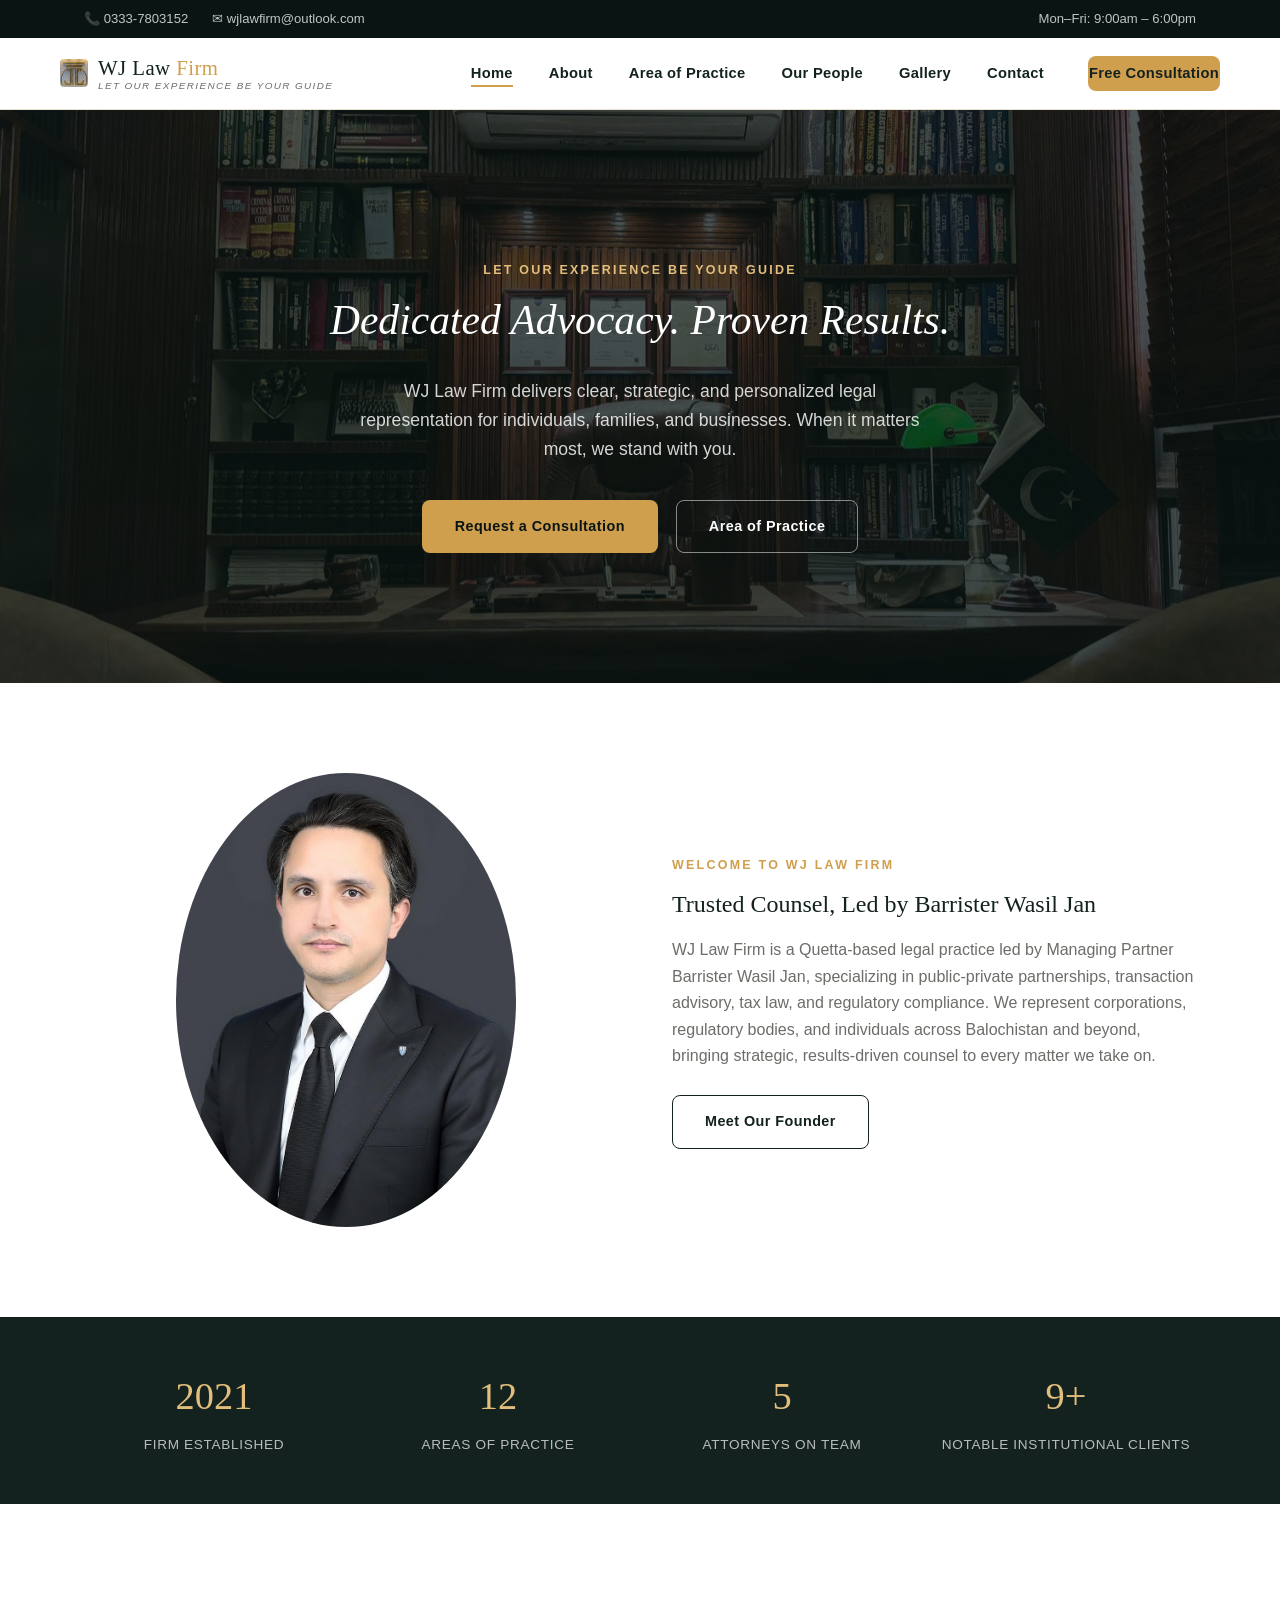
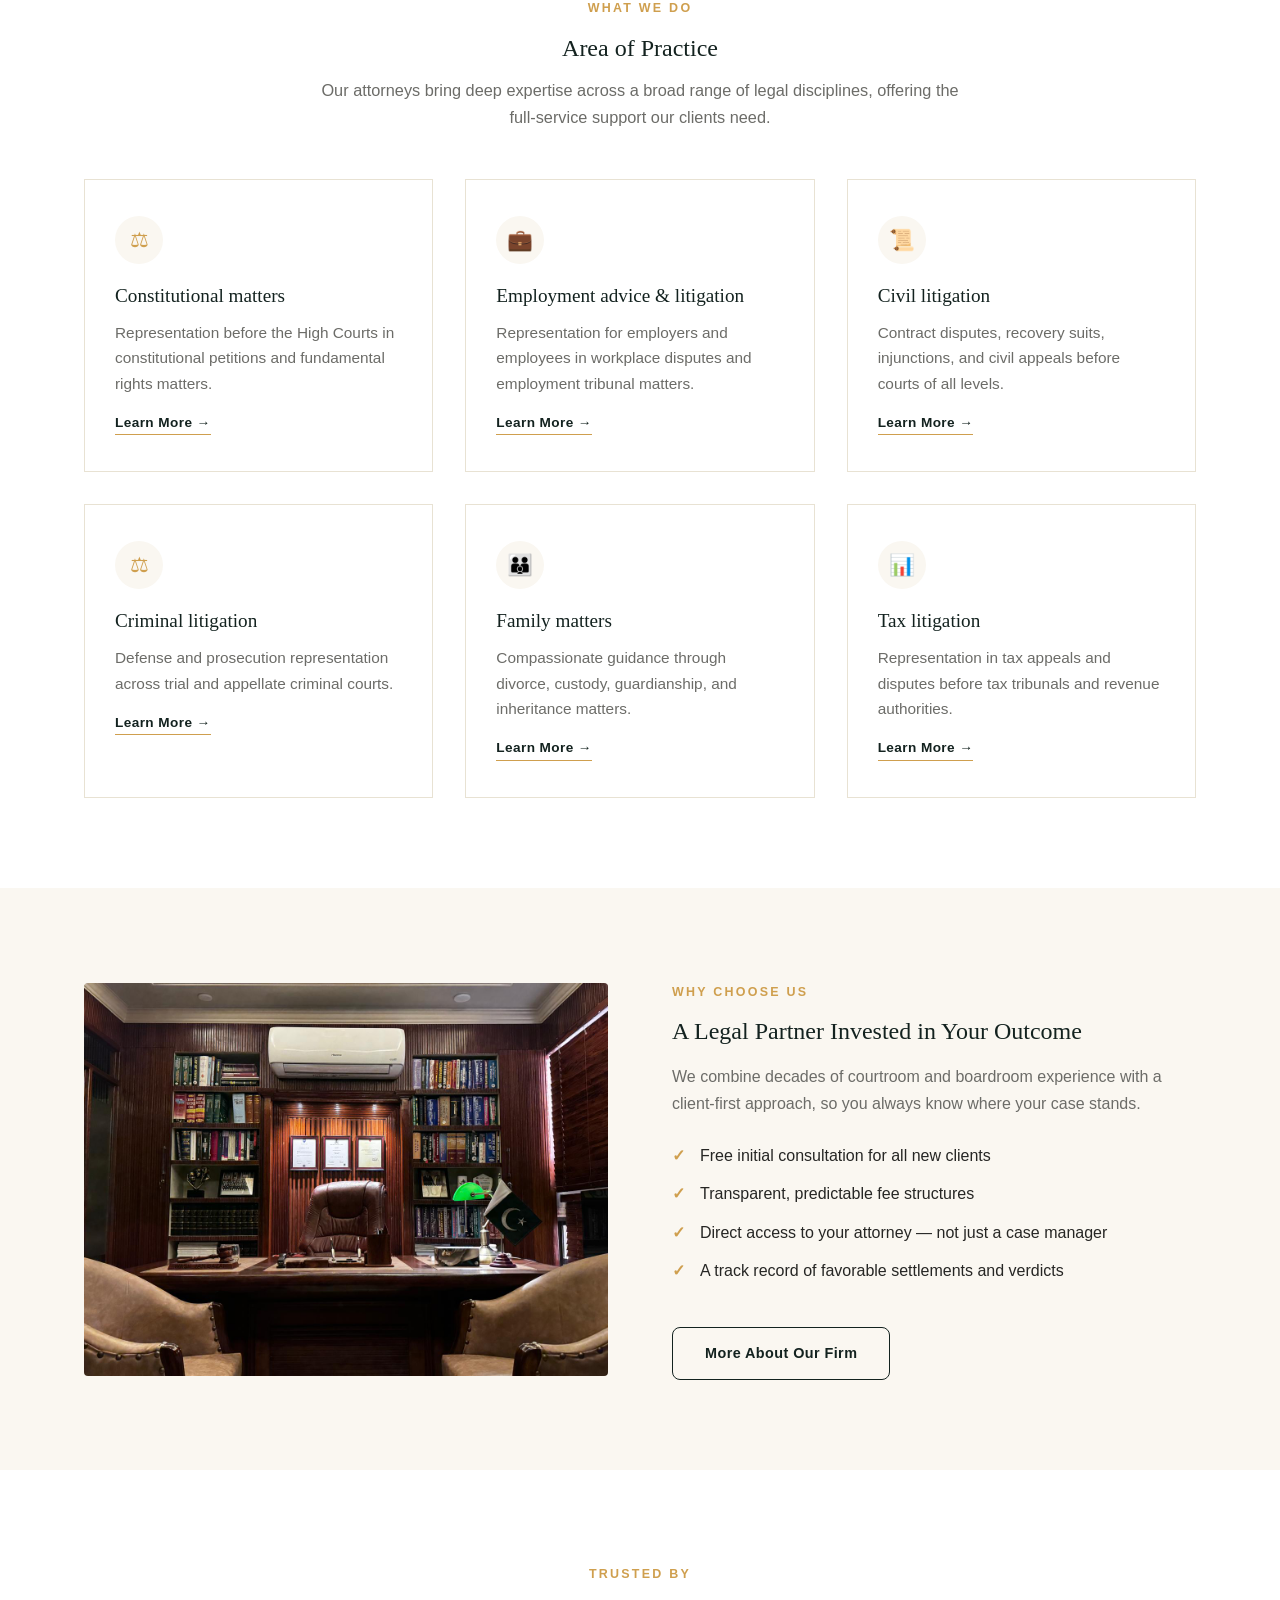
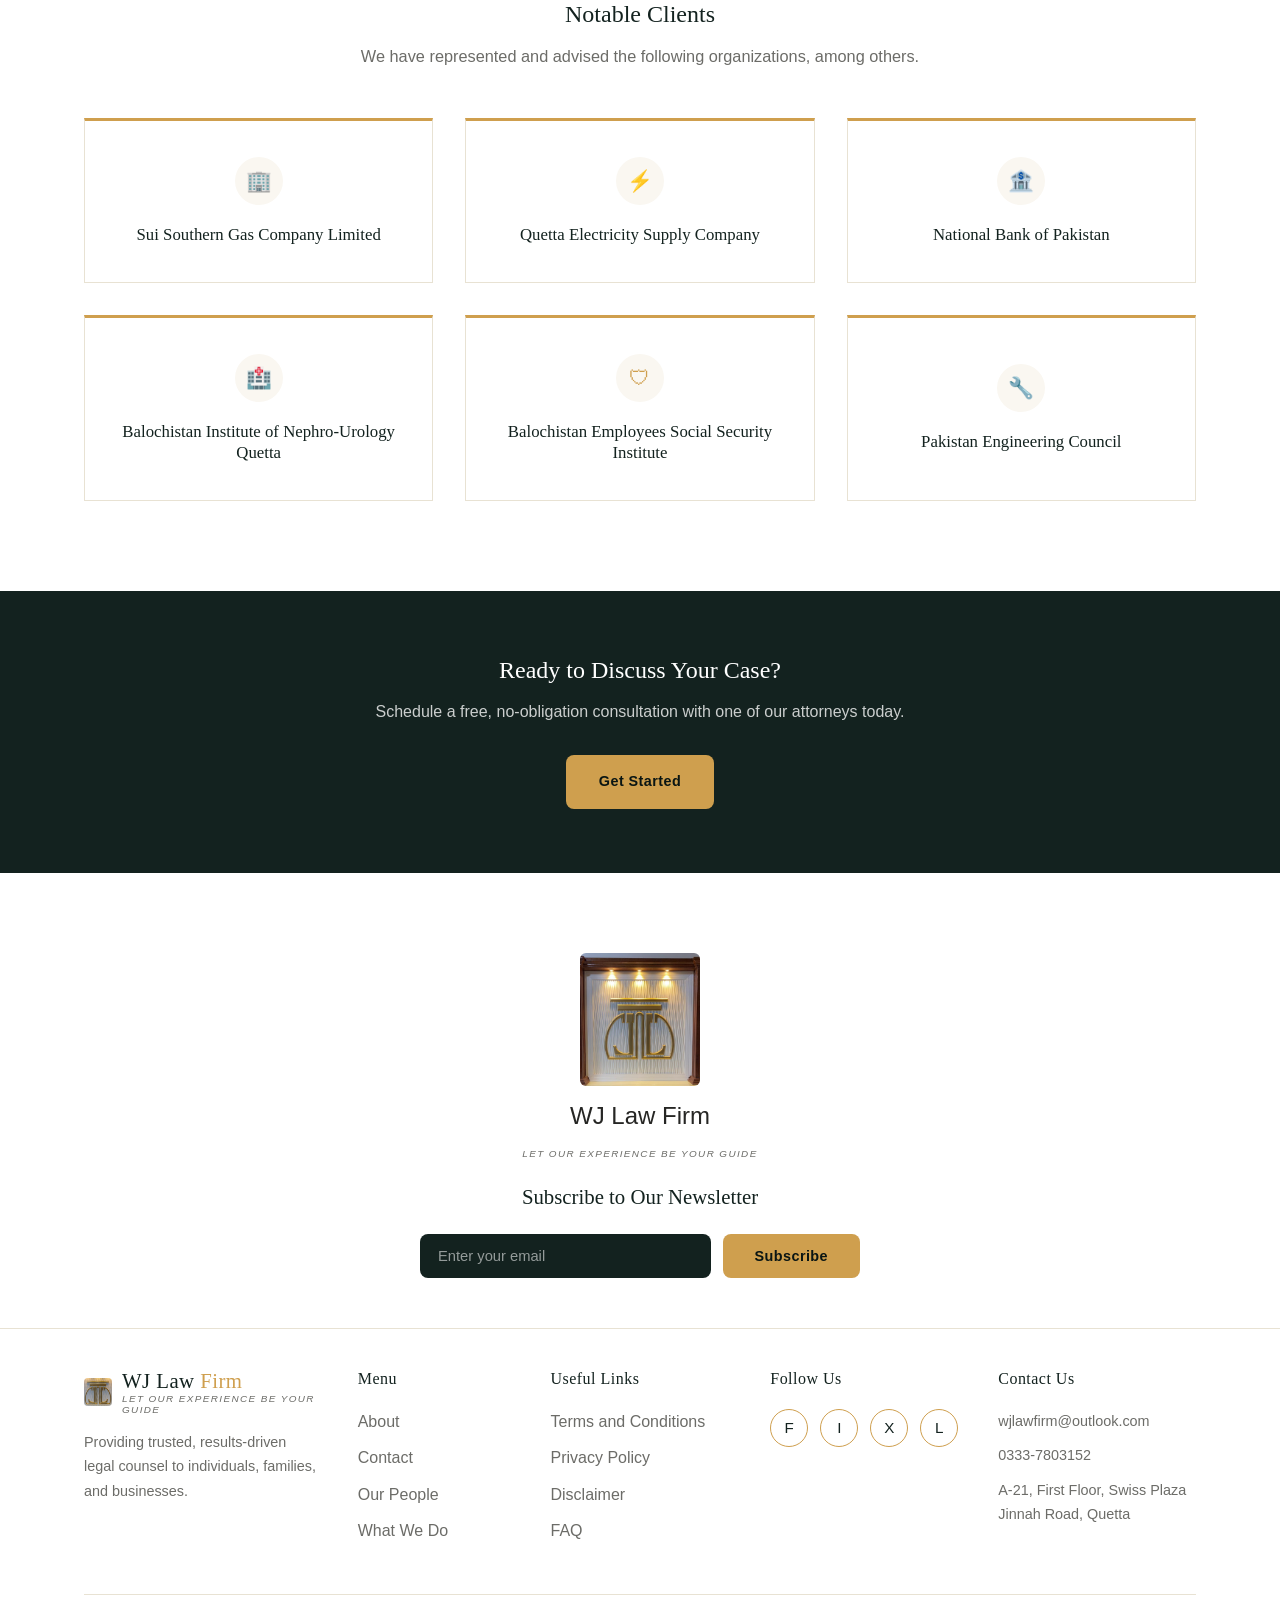
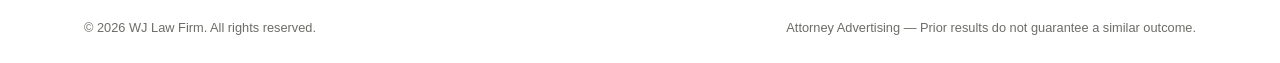
==== index.html @ 7a02e8be "Change the nav Free Consultation button to solid gold Matches the site's other primary CTA buttons (" ====
<!DOCTYPE html>
<html lang="en">
<head>
<meta charset="UTF-8">
<meta name="viewport" content="width=device-width, initial-scale=1.0">
<title>WJ Law Firm | Trusted Legal Counsel</title>
<meta name="description" content="WJ Law Firm provides trusted, experienced legal representation in corporate law, litigation, family law, real estate, and estate planning.">
<link rel="stylesheet" href="css/styles.css">
</head>
<body>

<div class="topbar">
  <div class="container">
    <div class="topbar-contact">
      <a href="tel:+923337803152">&#128222; 0333-7803152</a>
      <a href="mailto:wjlawfirm@outlook.com">&#9993; wjlawfirm@outlook.com</a>
    </div>
    <div>Mon&ndash;Fri: 9:00am &ndash; 6:00pm</div>
  </div>
</div>

<header class="site-header">
  <nav class="nav container">
    <a href="index.html" class="logo"><img src="images/logo-mark.jpg" alt="WJ Law Firm" class="logo-icon" style="border-radius:4px;object-fit:cover;"><span class="logo-text"><span class="logo-name">WJ Law<span class="accent"> Firm</span></span><span class="logo-tagline">Let our experience be your guide</span></span></a>
    <ul class="nav-links">
      <li><a href="index.html" class="active">Home</a></li>
      <li><a href="about.html">About</a></li>
      <li><a href="area-of-practice.html">Area of Practice</a></li>
      <li><a href="our-people.html">Our People</a></li>
      <li><a href="gallery.html">Gallery</a></li>
      <li><a href="contact.html">Contact</a></li>
      <li class="nav-cta"><a href="contact.html" class="btn btn-primary">Free Consultation</a></li>
    </ul>
    <button class="nav-toggle" aria-label="Toggle navigation">
      <span></span><span></span><span></span>
    </button>
  </nav>
</header>

<section class="hero">
  <div class="container">
    <span class="eyebrow">Let Our Experience Be Your Guide</span>
    <h1>Dedicated Advocacy. Proven Results.</h1>
    <p>WJ Law Firm delivers clear, strategic, and personalized legal representation for individuals, families, and businesses. When it matters most, we stand with you.</p>
    <div class="hero-actions">
      <a href="contact.html" class="btn btn-primary">Request a Consultation</a>
      <a href="area-of-practice.html" class="btn btn-outline">Area of Practice</a>
    </div>
  </div>
</section>

<section class="section">
  <div class="container split">
    <div>
      <img src="images/attorney-wasil-jan.jpg" alt="Barrister Wasil Jan" style="max-width:340px;width:100%;aspect-ratio:3/4;object-fit:cover;object-position:top;border-radius:50%;display:block;margin:0 auto;">
    </div>
    <div>
      <span class="eyebrow">Welcome to WJ Law Firm</span>
      <h2>Trusted Counsel, Led by Barrister Wasil Jan</h2>
      <p style="margin: 18px 0 26px; color: var(--color-text-light);">
        WJ Law Firm is a Quetta-based legal practice led by Managing Partner Barrister Wasil Jan,
        specializing in public-private partnerships, transaction advisory, tax law, and regulatory
        compliance. We represent corporations, regulatory bodies, and individuals across Balochistan
        and beyond, bringing strategic, results-driven counsel to every matter we take on.
      </p>
      <a href="about.html" class="btn btn-outline-dark">Meet Our Founder</a>
    </div>
  </div>
</section>

<section class="stats">
  <div class="container stats-grid">
    <div>
      <div class="num">2021</div>
      <div class="label">Firm Established</div>
    </div>
    <div>
      <div class="num">12</div>
      <div class="label">Areas of Practice</div>
    </div>
    <div>
      <div class="num">5</div>
      <div class="label">Attorneys on Team</div>
    </div>
    <div>
      <div class="num">9+</div>
      <div class="label">Notable Institutional Clients</div>
    </div>
  </div>
</section>

<section class="section">
  <div class="container">
    <div class="section-header center">
      <span class="eyebrow">What We Do</span>
      <h2>Area of Practice</h2>
      <p>Our attorneys bring deep expertise across a broad range of legal disciplines, offering the full-service support our clients need.</p>
    </div>
    <div class="grid grid-3">
      <div class="card">
        <div class="icon">&#9878;</div>
        <h3>Constitutional matters</h3>
        <p>Representation before the High Courts in constitutional petitions and fundamental rights matters.</p>
        <a href="area-of-practice.html" class="more">Learn More &rarr;</a>
      </div>
      <div class="card">
        <div class="icon">&#128188;</div>
        <h3>Employment advice &amp; litigation</h3>
        <p>Representation for employers and employees in workplace disputes and employment tribunal matters.</p>
        <a href="area-of-practice.html" class="more">Learn More &rarr;</a>
      </div>
      <div class="card">
        <div class="icon">&#128220;</div>
        <h3>Civil litigation</h3>
        <p>Contract disputes, recovery suits, injunctions, and civil appeals before courts of all levels.</p>
        <a href="area-of-practice.html" class="more">Learn More &rarr;</a>
      </div>
      <div class="card">
        <div class="icon">&#9878;</div>
        <h3>Criminal litigation</h3>
        <p>Defense and prosecution representation across trial and appellate criminal courts.</p>
        <a href="area-of-practice.html" class="more">Learn More &rarr;</a>
      </div>
      <div class="card">
        <div class="icon">&#128106;</div>
        <h3>Family matters</h3>
        <p>Compassionate guidance through divorce, custody, guardianship, and inheritance matters.</p>
        <a href="area-of-practice.html" class="more">Learn More &rarr;</a>
      </div>
      <div class="card">
        <div class="icon">&#128202;</div>
        <h3>Tax litigation</h3>
        <p>Representation in tax appeals and disputes before tax tribunals and revenue authorities.</p>
        <a href="area-of-practice.html" class="more">Learn More &rarr;</a>
      </div>
    </div>
  </div>
</section>

<section class="section section-alt">
  <div class="container split">
    <div>
      <img src="images/office.jpg" alt="WJ Law Firm office" style="width:100%;aspect-ratio:4/3;object-fit:cover;border-radius:4px;">
    </div>
    <div>
      <span class="eyebrow">Why Choose Us</span>
      <h2>A Legal Partner Invested in Your Outcome</h2>
      <p style="margin: 18px 0 26px; color: var(--color-text-light);">We combine decades of courtroom and boardroom experience with a client-first approach, so you always know where your case stands.</p>
      <ul class="checklist">
        <li>Free initial consultation for all new clients</li>
        <li>Transparent, predictable fee structures</li>
        <li>Direct access to your attorney &mdash; not just a case manager</li>
        <li>A track record of favorable settlements and verdicts</li>
      </ul>
      <a href="about.html" class="btn btn-outline-dark" style="margin-top: 30px;">More About Our Firm</a>
    </div>
  </div>
</section>

<section class="section">
  <div class="container">
    <div class="section-header center">
      <span class="eyebrow">Trusted By</span>
      <h2>Notable Clients</h2>
      <p>We have represented and advised the following organizations, among others.</p>
    </div>
    <div class="grid grid-3">
      <div class="card client-card">
        <div class="icon">&#127970;</div>
        <h3>Sui Southern Gas Company Limited</h3>
      </div>
      <div class="card client-card">
        <div class="icon">&#9889;</div>
        <h3>Quetta Electricity Supply Company</h3>
      </div>
      <div class="card client-card">
        <div class="icon">&#127974;</div>
        <h3>National Bank of Pakistan</h3>
      </div>
      <div class="card client-card">
        <div class="icon">&#127973;</div>
        <h3>Balochistan Institute of Nephro-Urology Quetta</h3>
      </div>
      <div class="card client-card">
        <div class="icon">&#128737;</div>
        <h3>Balochistan Employees Social Security Institute</h3>
      </div>
      <div class="card client-card">
        <div class="icon">&#128295;</div>
        <h3>Pakistan Engineering Council</h3>
      </div>
    </div>
  </div>
</section>

<section class="cta-banner">
  <div class="container">
    <h2>Ready to Discuss Your Case?</h2>
    <p>Schedule a free, no-obligation consultation with one of our attorneys today.</p>
    <a href="contact.html" class="btn btn-primary">Get Started</a>
  </div>
</section>

<section class="footer-newsletter">
  <div class="container">
    <div class="logo-lg">
      <img src="images/logo-full.jpg" alt="WJ Law Firm" style="width:120px;height:auto;border-radius:6px;">
      <span class="logo-name" style="font-size:1.5rem;">WJ Law<span class="accent"> Firm</span></span>
      <span class="logo-tagline">Let our experience be your guide</span>
    </div>
    <h3>Subscribe to Our Newsletter</h3>
    <form class="newsletter-form">
      <input type="email" placeholder="Enter your email" required>
      <button type="submit" class="btn btn-primary">Subscribe</button>
    </form>
  </div>
</section>

<footer class="site-footer">
  <div class="container">
    <div class="footer-grid">
      <div>
        <a href="index.html" class="logo"><img src="images/logo-mark.jpg" alt="WJ Law Firm" class="logo-icon" style="border-radius:4px;object-fit:cover;"><span class="logo-text"><span class="logo-name">WJ Law<span class="accent"> Firm</span></span><span class="logo-tagline">Let our experience be your guide</span></span></a>
        <p>Providing trusted, results-driven legal counsel to individuals, families, and businesses.</p>
      </div>
      <div>
        <h4>Menu</h4>
        <ul>
          <li><a href="about.html">About</a></li>
          <li><a href="contact.html">Contact</a></li>
          <li><a href="our-people.html">Our People</a></li>
          <li><a href="area-of-practice.html">What We Do</a></li>
        </ul>
      </div>
      <div>
        <h4>Useful Links</h4>
        <ul>
          <li><a href="terms.html">Terms and Conditions</a></li>
          <li><a href="privacy.html">Privacy Policy</a></li>
          <li><a href="disclaimer.html">Disclaimer</a></li>
          <li><a href="faq.html">FAQ</a></li>
        </ul>
      </div>
      <div>
        <h4>Follow Us</h4>
        <div class="social-links">
          <a href="#" aria-label="Facebook">F</a>
          <a href="#" aria-label="Instagram">I</a>
          <a href="#" aria-label="Twitter">X</a>
          <a href="#" aria-label="LinkedIn">L</a>
        </div>
      </div>
      <div>
        <h4>Contact Us</h4>
        <p>wjlawfirm@outlook.com</p>
        <p style="margin-top: 10px;">0333-7803152</p>
        <p style="margin-top: 10px;">A-21, First Floor, Swiss Plaza<br>Jinnah Road, Quetta</p>
      </div>
    </div>
    <div class="footer-bottom">
      <div>&copy; 2026 WJ Law Firm. All rights reserved.</div>
      <div>Attorney Advertising &mdash; Prior results do not guarantee a similar outcome.</div>
    </div>
  </div>
</footer>

<script src="js/script.js"></script>
</body>
</html>
---- css/styles.css ----
/* ===== THEWJ Law Firm — Stylesheet ===== */

:root {
  --color-navy: #13221f;
  --color-navy-dark: #0a1513;
  --color-gold: #cf9f4e;
  --color-gold-light: #e2bd7c;
  --color-cream: #faf7f1;
  --color-white: #ffffff;
  --color-text: #262624;
  --color-text-light: #6c6c68;
  --color-border: #e8e2d3;
  --font-heading: Georgia, 'Times New Roman', Times, serif;
  --font-body: 'Helvetica Neue', Arial, sans-serif;
  --max-width: 1160px;
  --radius: 8px;
  --transition: 0.25s ease;
}

* {
  box-sizing: border-box;
  margin: 0;
  padding: 0;
}

html {
  scroll-behavior: smooth;
}

body {
  font-family: var(--font-body);
  color: var(--color-text);
  background: var(--color-white);
  line-height: 1.65;
  -webkit-font-smoothing: antialiased;
}

img {
  max-width: 100%;
  display: block;
}

a {
  color: inherit;
  text-decoration: none;
}

ul {
  list-style: none;
}

.container {
  max-width: var(--max-width);
  margin: 0 auto;
  padding: 0 24px;
}

h1, h2, h3, h4 {
  font-family: var(--font-heading);
  font-weight: 400;
  color: var(--color-navy);
  line-height: 1.25;
}

.eyebrow {
  display: inline-block;
  font-size: 0.78rem;
  letter-spacing: 0.18em;
  text-transform: uppercase;
  color: var(--color-gold);
  font-weight: 700;
  margin-bottom: 14px;
}

.section {
  padding: 90px 0;
}

.section-alt {
  background: var(--color-cream);
}

.section-header {
  max-width: 640px;
  margin: 0 0 48px;
}

.section-header.center {
  margin-left: auto;
  margin-right: auto;
  text-align: center;
}

.section-header p {
  color: var(--color-text-light);
  margin-top: 14px;
  font-size: 1.02rem;
}

/* ===== Buttons ===== */

.btn {
  display: inline-block;
  padding: 14px 32px;
  border: 1px solid transparent;
  border-radius: var(--radius);
  font-size: 0.9rem;
  letter-spacing: 0.03em;
  font-weight: 700;
  cursor: pointer;
  transition: background var(--transition), color var(--transition), border-color var(--transition);
}

.btn-primary {
  background: var(--color-gold);
  color: var(--color-navy-dark);
}

.btn-primary:hover {
  background: var(--color-gold-light);
}

.btn-soft {
  background: var(--color-gold);
  color: var(--color-navy-dark);
  text-decoration: underline;
  text-underline-offset: 3px;
}

.btn-soft:hover {
  background: var(--color-gold-light);
}

.btn-outline {
  background: transparent;
  border-color: rgba(255, 255, 255, 0.5);
  color: var(--color-white);
}

.btn-outline:hover {
  background: rgba(255, 255, 255, 0.12);
}

.btn-outline-dark {
  background: transparent;
  border-color: var(--color-navy);
  color: var(--color-navy);
}

.btn-outline-dark:hover {
  background: var(--color-navy);
  color: var(--color-white);
}

/* ===== Top bar ===== */

.topbar {
  background: var(--color-navy-dark);
  color: rgba(255, 255, 255, 0.75);
  font-size: 0.82rem;
}

.topbar .container {
  display: flex;
  justify-content: space-between;
  align-items: center;
  padding-top: 8px;
  padding-bottom: 8px;
  flex-wrap: wrap;
  gap: 8px;
}

.topbar-contact {
  display: flex;
  gap: 24px;
}

.topbar-contact a:hover {
  color: var(--color-gold-light);
}

/* ===== Header / Nav ===== */

.site-header {
  background: var(--color-white);
  border-bottom: 1px solid var(--color-border);
  position: sticky;
  top: 0;
  z-index: 100;
}

.nav {
  display: flex;
  align-items: center;
  justify-content: space-between;
  padding: 18px 0;
}

.logo {
  display: inline-flex;
  align-items: center;
  gap: 10px;
  font-family: var(--font-heading);
  font-size: 1.4rem;
  color: var(--color-navy);
  letter-spacing: 0.02em;
}

.logo .accent {
  color: var(--color-gold);
}

.logo-icon {
  width: 28px;
  height: 28px;
  flex-shrink: 0;
  color: var(--color-gold);
}

.logo-text {
  display: flex;
  flex-direction: column;
  line-height: 1.15;
}

.logo-name {
  font-size: 1.3rem;
}

.logo-tagline {
  font-family: var(--font-body);
  font-size: 0.62rem;
  letter-spacing: 0.14em;
  text-transform: uppercase;
  color: var(--color-text-light);
  font-style: italic;
}

.logo-lg {
  display: inline-flex;
  flex-direction: column;
  align-items: center;
  gap: 10px;
  text-align: center;
}

.logo-lg .logo-icon {
  width: 52px;
  height: 52px;
}

.logo-lg .logo-text {
  align-items: center;
}

.nav-links {
  display: flex;
  gap: 36px;
  align-items: center;
}

.nav-links a {
  font-size: 0.92rem;
  font-weight: 600;
  color: var(--color-navy);
  letter-spacing: 0.02em;
  padding: 4px 0;
  border-bottom: 2px solid transparent;
  transition: border-color var(--transition), color var(--transition);
}

.nav-links a:hover,
.nav-links a.active {
  border-color: var(--color-gold);
}

.nav-cta {
  margin-left: 8px;
}

.nav-toggle {
  display: none;
  flex-direction: column;
  justify-content: center;
  gap: 5px;
  background: none;
  border: 1.5px solid var(--color-gold);
  border-radius: 6px;
  cursor: pointer;
  padding: 10px 12px;
}

.nav-toggle span {
  width: 22px;
  height: 2px;
  background: var(--color-gold);
}

/* ===== Hero ===== */

.hero {
  background: linear-gradient(rgba(10, 21, 19, 0.72), rgba(10, 21, 19, 0.8)),
    url('../images/office.jpg');
  background-size: cover;
  background-position: center;
  color: var(--color-white);
  padding: 150px 0 130px;
  text-align: center;
}

.hero .container {
  display: flex;
  flex-direction: column;
  align-items: center;
}

.hero .eyebrow {
  color: var(--color-gold-light);
}

.hero h1 {
  color: var(--color-white);
  font-family: var(--font-heading);
  font-style: italic;
  font-weight: 400;
  font-size: 2.6rem;
  max-width: 640px;
  margin-bottom: 30px;
}

.hero p {
  max-width: 560px;
  font-size: 1.1rem;
  color: rgba(255, 255, 255, 0.82);
  margin-bottom: 36px;
}

.hero-actions {
  display: flex;
  gap: 18px;
  flex-wrap: wrap;
  justify-content: center;
}

.page-hero {
  background: var(--color-navy-dark);
  color: var(--color-white);
  padding: 80px 0;
  text-align: center;
}

.page-hero h1 {
  color: var(--color-white);
  font-size: 2.4rem;
}

.page-hero p {
  color: rgba(255, 255, 255, 0.75);
  max-width: 600px;
  margin: 14px auto 0;
}

.breadcrumb {
  margin-top: 18px;
  font-size: 0.85rem;
  color: var(--color-gold-light);
  letter-spacing: 0.04em;
}

/* ===== Stats strip ===== */

.stats {
  background: var(--color-navy);
  color: var(--color-white);
  padding: 48px 0;
}

.stats-grid {
  display: grid;
  grid-template-columns: repeat(4, 1fr);
  gap: 24px;
  text-align: center;
}

.stats-grid .num {
  font-family: var(--font-heading);
  font-size: 2.4rem;
  color: var(--color-gold-light);
}

.stats-grid .label {
  margin-top: 6px;
  font-size: 0.85rem;
  letter-spacing: 0.05em;
  text-transform: uppercase;
  color: rgba(255, 255, 255, 0.7);
}

/* ===== Cards / grids ===== */

.grid {
  display: grid;
  gap: 32px;
}

.grid-3 {
  grid-template-columns: repeat(3, 1fr);
}

.grid-2 {
  grid-template-columns: repeat(2, 1fr);
}

.card {
  background: var(--color-white);
  border: 1px solid var(--color-border);
  padding: 36px 30px;
  transition: box-shadow var(--transition), transform var(--transition);
}

.card:hover {
  box-shadow: 0 16px 32px rgba(15, 37, 64, 0.08);
  transform: translateY(-4px);
}

.card .icon {
  width: 48px;
  height: 48px;
  border-radius: 50%;
  background: var(--color-cream);
  color: var(--color-gold);
  display: flex;
  align-items: center;
  justify-content: center;
  font-size: 1.3rem;
  margin-bottom: 20px;
  font-family: var(--font-heading);
}

.card h3 {
  font-size: 1.2rem;
  margin-bottom: 12px;
}

.card p {
  color: var(--color-text-light);
  font-size: 0.96rem;
}

.card a.more {
  display: inline-block;
  margin-top: 16px;
  font-size: 0.85rem;
  font-weight: 700;
  color: var(--color-navy);
  letter-spacing: 0.03em;
  border-bottom: 1px solid var(--color-gold);
}

.client-card {
  border-top: 3px solid var(--color-gold);
  text-align: center;
  display: flex;
  flex-direction: column;
  align-items: center;
  justify-content: center;
  min-height: 160px;
}

.client-card .icon {
  margin-left: auto;
  margin-right: auto;
}

.client-card h3 {
  font-size: 1.05rem;
  margin-bottom: 0;
}

.practice-card {
  background: var(--color-white);
  border: 1px solid var(--color-border);
  overflow: hidden;
  transition: box-shadow var(--transition), transform var(--transition);
}

.practice-card:hover {
  box-shadow: 0 16px 32px rgba(15, 37, 64, 0.08);
  transform: translateY(-4px);
}

.practice-card-img {
  aspect-ratio: 4 / 3;
  background: linear-gradient(160deg, var(--color-navy), var(--color-navy-dark));
  display: flex;
  align-items: center;
  justify-content: center;
  flex-direction: column;
  gap: 10px;
  color: var(--color-gold-light);
}

.practice-card-img .glyph {
  font-size: 2rem;
}

.practice-card-body {
  padding: 24px 26px 28px;
}

.practice-card-body h3 {
  font-size: 1.1rem;
  margin-bottom: 10px;
}

.practice-card-body p {
  color: var(--color-text-light);
  font-size: 0.92rem;
}

/* ===== About split ===== */

.split {
  display: grid;
  grid-template-columns: 1fr 1fr;
  gap: 64px;
  align-items: center;
}

.split img,
.image-placeholder {
  border-radius: 4px;
}

.image-placeholder {
  width: 100%;
  aspect-ratio: 4 / 3;
  background: linear-gradient(135deg, var(--color-navy), var(--color-navy-dark));
  display: flex;
  align-items: center;
  justify-content: center;
  color: var(--color-gold-light);
  font-family: var(--font-heading);
  font-size: 1.1rem;
  letter-spacing: 0.04em;
  text-align: center;
  padding: 20px;
}

.split .eyebrow {
  color: var(--color-gold);
}

.checklist li {
  position: relative;
  padding-left: 28px;
  margin-bottom: 12px;
  color: var(--color-text);
}

.checklist li::before {
  content: "\2713";
  position: absolute;
  left: 0;
  color: var(--color-gold);
  font-weight: 700;
}

/* ===== Attorneys ===== */

.attorney-card {
  text-align: center;
}

.attorney-photo {
  width: 100%;
  aspect-ratio: 3 / 4;
  background: linear-gradient(160deg, var(--color-cream), #ece5d8);
  display: flex;
  align-items: center;
  justify-content: center;
  color: var(--color-navy);
  font-family: var(--font-heading);
  font-size: 2.4rem;
  margin-bottom: 20px;
  border: 1px solid var(--color-border);
}

.attorney-card h3 {
  font-size: 1.15rem;
  margin-bottom: 4px;
}

.attorney-role {
  color: var(--color-gold);
  font-size: 0.85rem;
  letter-spacing: 0.05em;
  text-transform: uppercase;
  font-weight: 700;
  margin-bottom: 14px;
}

.attorney-card p.bio {
  color: var(--color-text-light);
  font-size: 0.92rem;
  text-align: left;
}

.attorney-card .field-label {
  display: block;
  text-align: left;
  font-size: 0.72rem;
  letter-spacing: 0.08em;
  text-transform: uppercase;
  font-weight: 700;
  color: var(--color-navy);
  margin: 14px 0 4px;
}

.attorney-card .field-label:first-of-type {
  margin-top: 0;
}

/* ===== Testimonials ===== */

.testimonial {
  background: var(--color-white);
  border-left: 3px solid var(--color-gold);
  padding: 30px 34px;
}

.testimonial p.quote {
  font-family: var(--font-heading);
  font-style: italic;
  font-size: 1.08rem;
  color: var(--color-navy);
  margin-bottom: 18px;
}

.testimonial .name {
  font-weight: 700;
  font-size: 0.9rem;
}

.testimonial .role {
  color: var(--color-text-light);
  font-size: 0.82rem;
}

/* ===== CTA banner ===== */

.cta-banner {
  background: var(--color-navy);
  color: var(--color-white);
  padding: 64px 0;
  text-align: center;
}

.cta-banner h2 {
  color: var(--color-white);
  margin-bottom: 14px;
}

.cta-banner p {
  color: rgba(255, 255, 255, 0.78);
  max-width: 560px;
  margin: 0 auto 30px;
}

/* ===== Practice area detail rows ===== */

.practice-row {
  display: grid;
  grid-template-columns: 1fr 1fr;
  gap: 56px;
  align-items: center;
  padding: 56px 0;
  border-bottom: 1px solid var(--color-border);
}

.practice-row:last-child {
  border-bottom: none;
}

.practice-row:nth-child(even) .image-placeholder {
  order: 2;
}

.practice-row .num-tag {
  font-family: var(--font-heading);
  color: var(--color-gold);
  font-size: 1.1rem;
  margin-bottom: 10px;
  display: block;
}

/* ===== Contact page ===== */

.contact-grid {
  display: grid;
  grid-template-columns: 1.1fr 0.9fr;
  gap: 56px;
}

.contact-info-card {
  background: var(--color-cream);
  padding: 40px;
  border: 1px solid var(--color-border);
}

.contact-info-card h3 {
  font-size: 1.05rem;
  margin: 26px 0 6px;
}

.contact-info-card h3:first-child {
  margin-top: 0;
}

.contact-info-card p {
  color: var(--color-text-light);
  font-size: 0.95rem;
}

.form-group {
  margin-bottom: 22px;
}

.form-group label {
  display: block;
  font-size: 0.85rem;
  font-weight: 700;
  margin-bottom: 8px;
  color: var(--color-navy);
}

.form-group input,
.form-group select,
.form-group textarea {
  width: 100%;
  padding: 13px 14px;
  border: 1px solid var(--color-border);
  font-family: var(--font-body);
  font-size: 0.95rem;
  background: var(--color-white);
  transition: border-color var(--transition);
}

.form-group input:focus,
.form-group select:focus,
.form-group textarea:focus {
  outline: none;
  border-color: var(--color-gold);
}

.form-row {
  display: grid;
  grid-template-columns: 1fr 1fr;
  gap: 20px;
}

.form-note {
  font-size: 0.82rem;
  color: var(--color-text-light);
  margin-top: 10px;
}

.map-placeholder {
  height: 320px;
  background: repeating-linear-gradient(
    45deg,
    var(--color-cream),
    var(--color-cream) 10px,
    #efe9dd 10px,
    #efe9dd 20px
  );
  display: flex;
  align-items: center;
  justify-content: center;
  color: var(--color-text-light);
  font-size: 0.9rem;
  border: 1px solid var(--color-border);
  margin-top: 40px;
}

/* ===== FAQ ===== */

.faq-item {
  border-bottom: 1px solid var(--color-border);
  padding: 22px 0;
}

.faq-item h3 {
  font-size: 1.05rem;
  margin-bottom: 10px;
}

.faq-item p {
  color: var(--color-text-light);
  font-size: 0.95rem;
}

/* ===== Footer ===== */

.footer-newsletter {
  background: var(--color-white);
  padding: 80px 0 50px;
  text-align: center;
}

.footer-newsletter h3 {
  font-size: 1.3rem;
  margin: 22px 0 24px;
}

.newsletter-form {
  display: flex;
  gap: 12px;
  max-width: 440px;
  margin: 0 auto;
  flex-wrap: wrap;
}

.newsletter-form input {
  flex: 1;
  min-width: 200px;
  padding: 14px 18px;
  border: none;
  border-radius: var(--radius);
  background: var(--color-navy);
  color: var(--color-white);
  font-family: var(--font-body);
  font-size: 0.92rem;
}

.newsletter-form input::placeholder {
  color: rgba(255, 255, 255, 0.55);
}

.newsletter-form button {
  border: none;
}

.site-footer {
  background: var(--color-white);
  color: var(--color-text-light);
  padding: 40px 0 24px;
  border-top: 1px solid var(--color-border);
}

.social-links {
  display: flex;
  gap: 12px;
}

.social-links a {
  width: 38px;
  height: 38px;
  border-radius: 50%;
  border: 1.5px solid var(--color-gold);
  color: var(--color-navy);
  display: flex;
  align-items: center;
  justify-content: center;
  font-size: 0.95rem;
  transition: background var(--transition), color var(--transition);
}

.social-links a:hover {
  background: var(--color-gold);
  color: var(--color-white);
}

.gallery-grid {
  display: grid;
  grid-template-columns: repeat(3, 1fr);
  gap: 20px;
}

.gallery-item {
  aspect-ratio: 4 / 3;
  overflow: hidden;
  border-radius: var(--radius);
  border: 1px solid var(--color-border);
}

.gallery-item img {
  width: 100%;
  height: 100%;
  object-fit: cover;
  transition: transform var(--transition);
}

.gallery-item:hover img {
  transform: scale(1.05);
}

.footer-grid {
  display: grid;
  grid-template-columns: 1.3fr 0.85fr 1fr 0.85fr 1.1fr;
  gap: 40px;
  padding-bottom: 40px;
}

.footer-grid h4 {
  color: var(--color-navy);
  font-size: 1rem;
  margin-bottom: 20px;
  letter-spacing: 0.03em;
}

.footer-grid .logo {
  color: var(--color-navy);
  margin-bottom: 14px;
  display: inline-flex;
}

.footer-grid p {
  font-size: 0.9rem;
  line-height: 1.7;
}

.footer-grid ul li {
  margin-bottom: 10px;
}

.footer-grid ul li a:hover {
  color: var(--color-gold);
}

.footer-bottom {
  border-top: 1px solid var(--color-border);
  padding-top: 22px;
  display: flex;
  justify-content: space-between;
  flex-wrap: wrap;
  gap: 10px;
  font-size: 0.8rem;
}

.footer-bottom a:hover {
  color: var(--color-gold);
}

/* ===== Responsive ===== */

@media (max-width: 900px) {
  .grid-3 {
    grid-template-columns: repeat(2, 1fr);
  }

  .split,
  .contact-grid,
  .practice-row {
    grid-template-columns: 1fr;
  }

  .practice-row:nth-child(even) .image-placeholder {
    order: 0;
  }

  .footer-grid {
    grid-template-columns: 1fr 1fr 1fr;
  }

  .gallery-grid {
    grid-template-columns: repeat(2, 1fr);
  }

  .stats-grid {
    grid-template-columns: repeat(2, 1fr);
    row-gap: 32px;
  }
}

@media (max-width: 1000px) {
  .nav-links {
    position: absolute;
    top: 100%;
    left: 0;
    right: 0;
    background: var(--color-white);
    border-bottom: 1px solid var(--color-border);
    flex-direction: column;
    align-items: flex-start;
    padding: 20px 24px 26px;
    gap: 18px;
    display: none;
  }

  .nav-links.open {
    display: flex;
  }

  .nav-cta {
    margin-left: 0;
  }

  .nav-toggle {
    display: flex;
  }
}

@media (max-width: 720px) {
  .hero h1 {
    font-size: 2.15rem;
  }

  .grid-3,
  .grid-2 {
    grid-template-columns: 1fr;
  }

  .footer-grid {
    grid-template-columns: 1fr 1fr;
  }

  .gallery-grid {
    grid-template-columns: 1fr;
  }

  .form-row {
    grid-template-columns: 1fr;
  }

  .topbar-contact {
    gap: 14px;
  }

  .section {
    padding: 64px 0;
  }
}
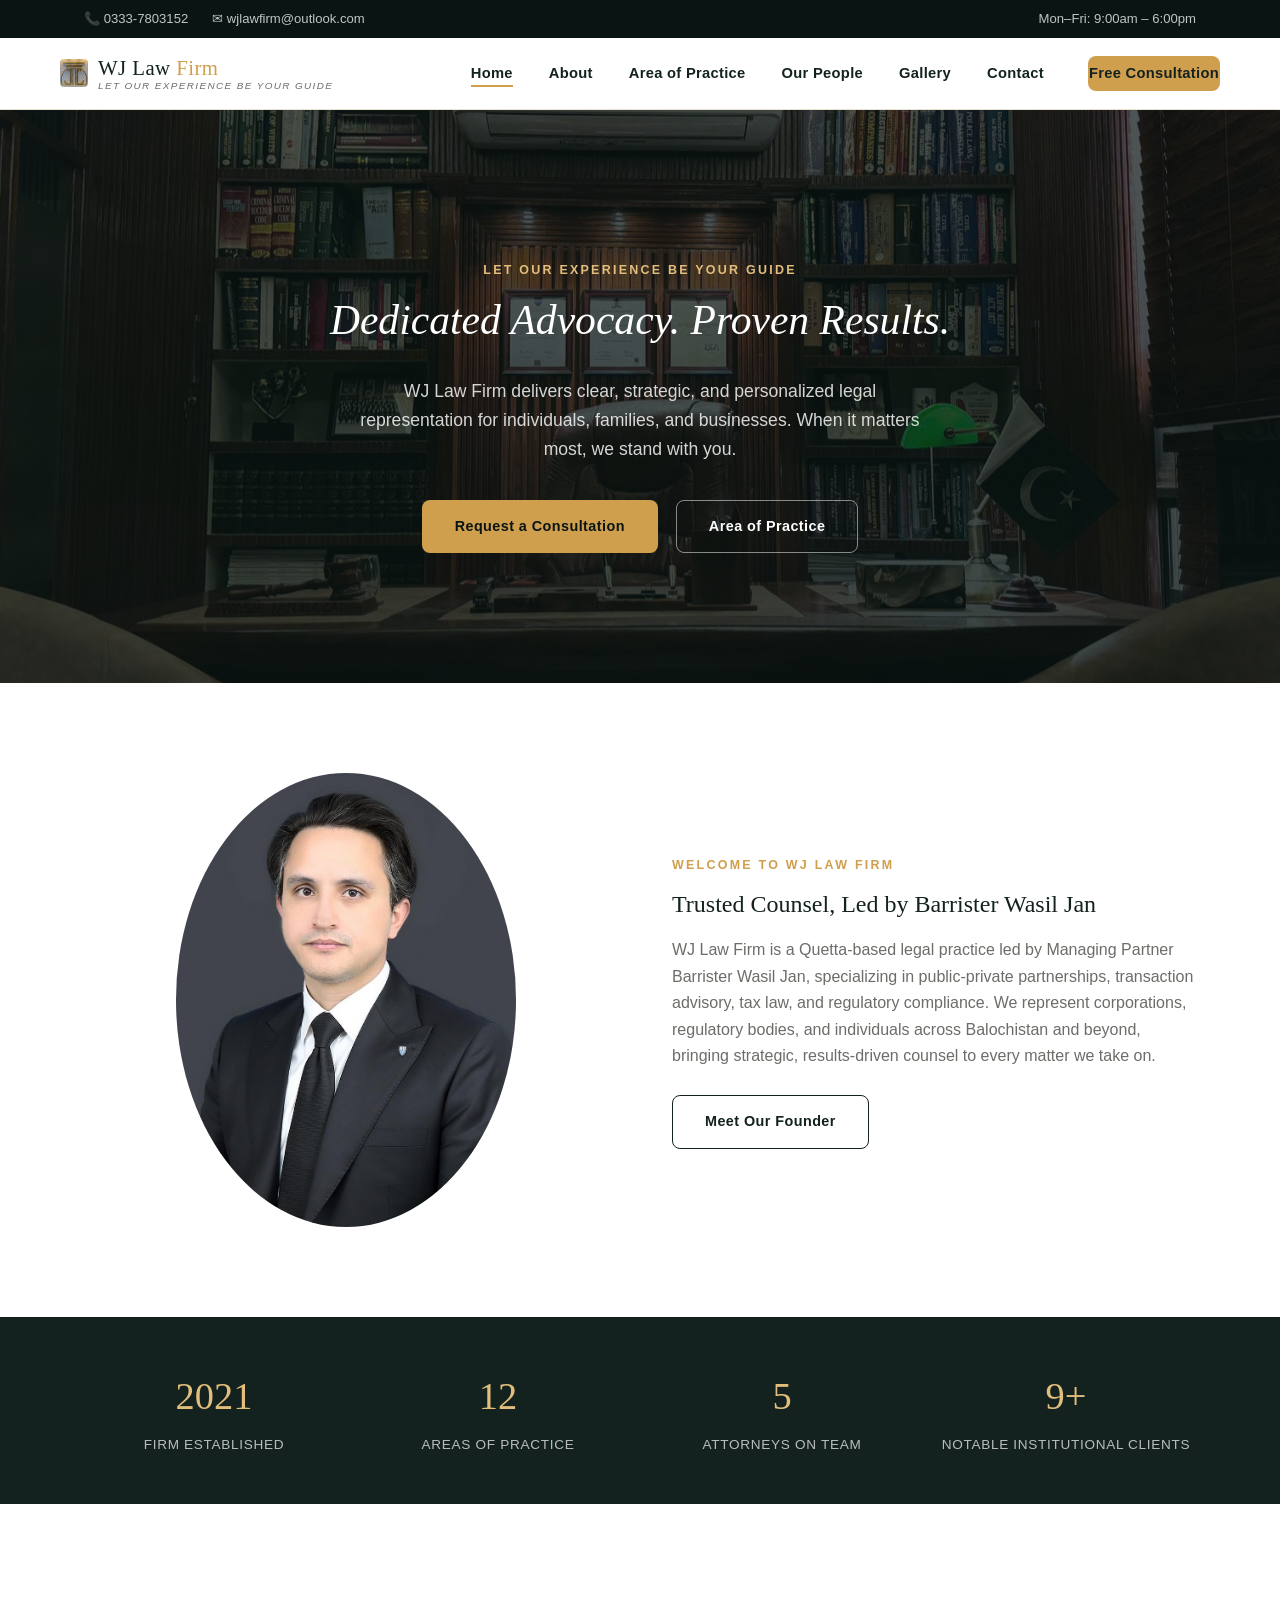
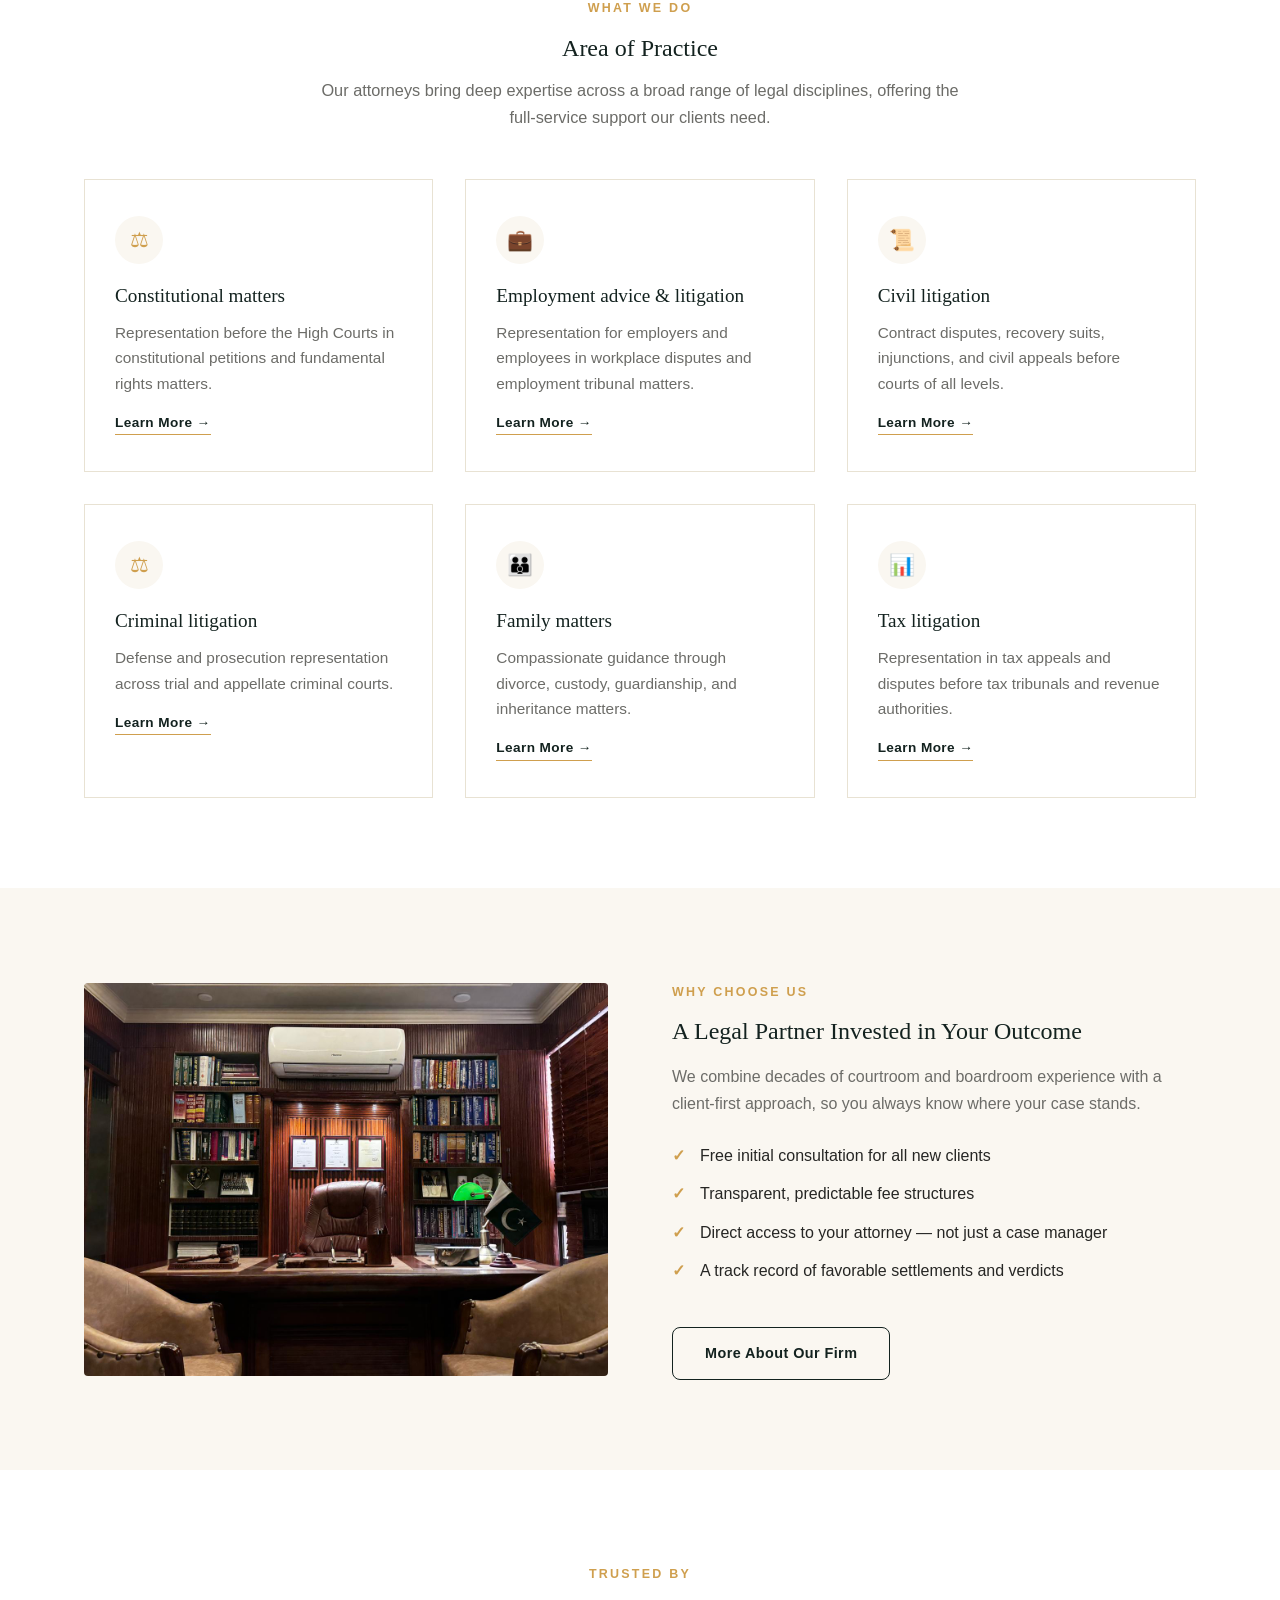
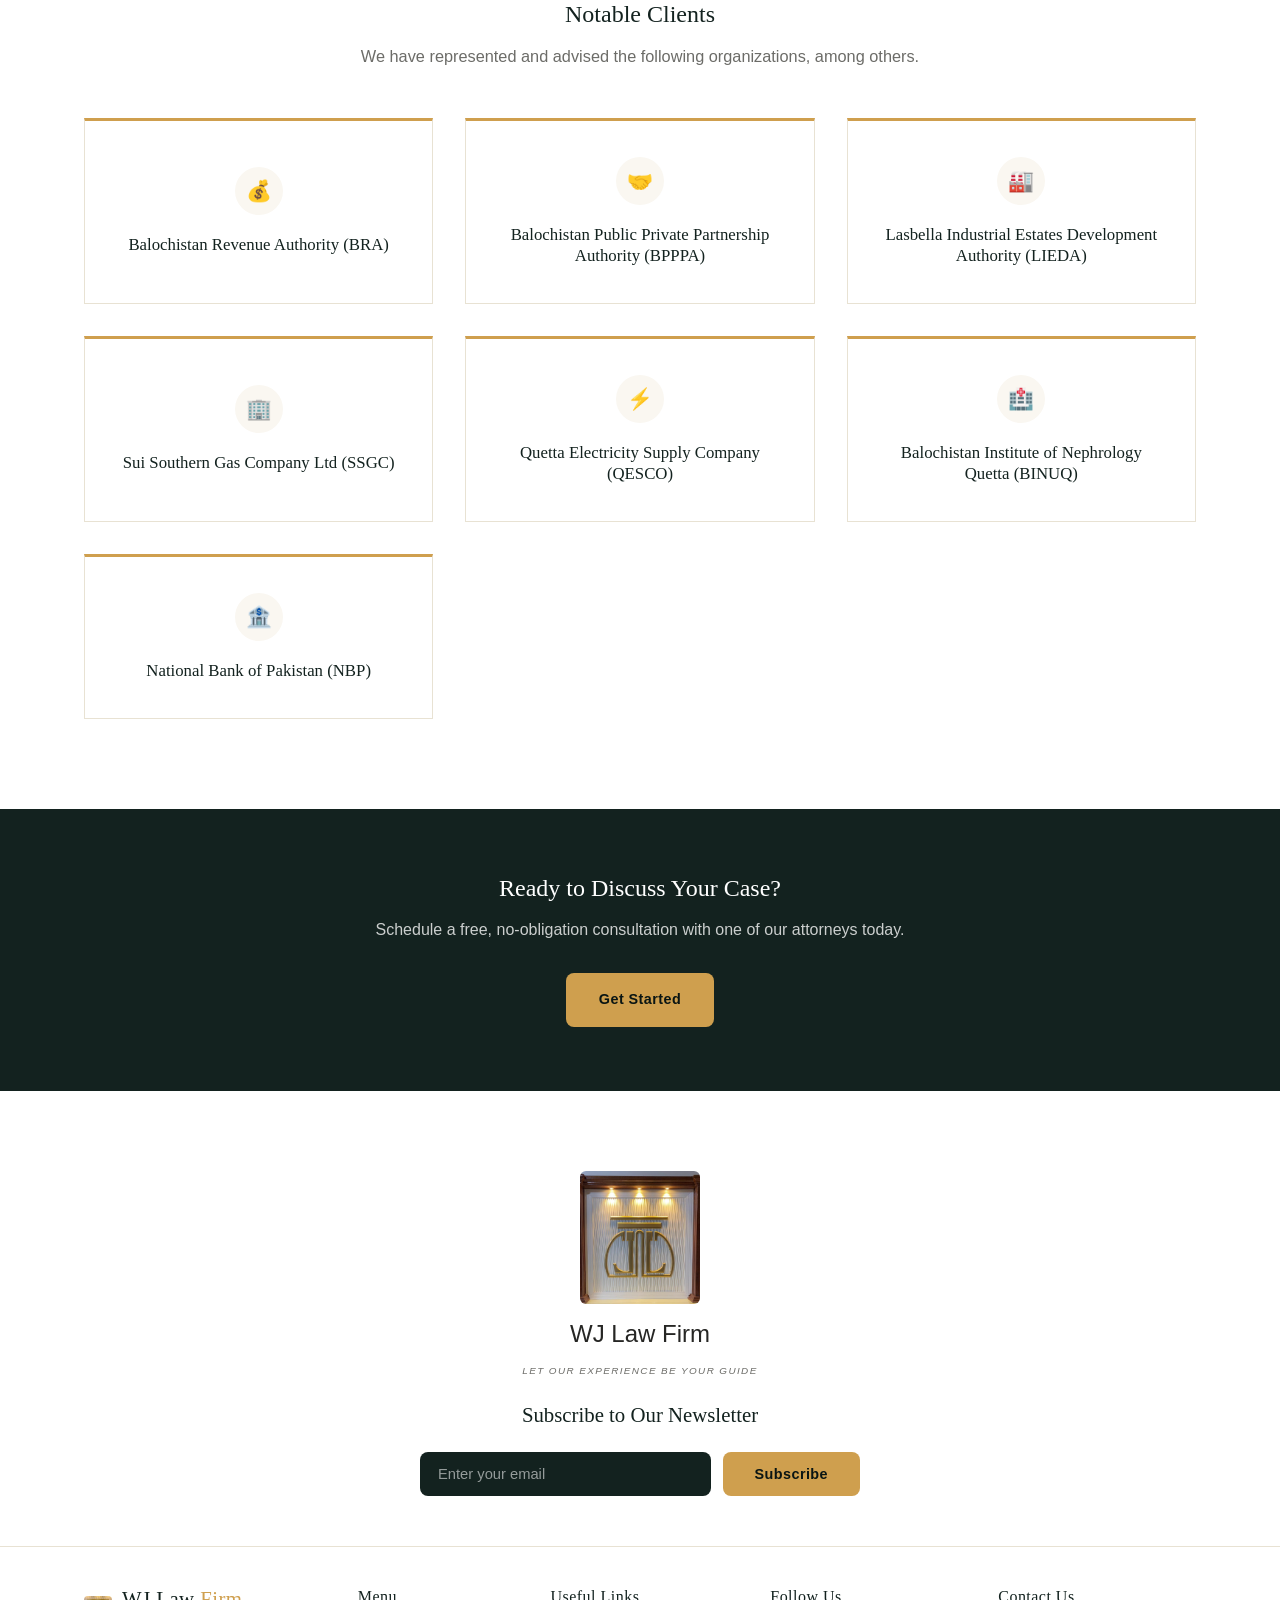
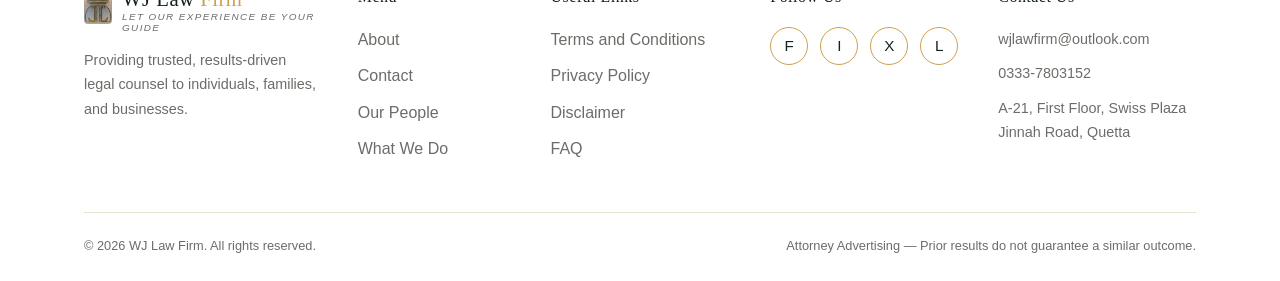
==== commit 0cf4b20d: "Update Notable Clients list on Home and About pages Replaces the client list with the requested orga" ====
--- a/index.html
+++ b/index.html
@@ -166,28 +166,32 @@
     </div>
     <div class="grid grid-3">
       <div class="card client-card">
+        <div class="icon">&#128176;</div>
+        <h3>Balochistan Revenue Authority (BRA)</h3>
+      </div>
+      <div class="card client-card">
+        <div class="icon">&#129309;</div>
+        <h3>Balochistan Public Private Partnership Authority (BPPPA)</h3>
+      </div>
+      <div class="card client-card">
+        <div class="icon">&#127981;</div>
+        <h3>Lasbella Industrial Estates Development Authority (LIEDA)</h3>
+      </div>
+      <div class="card client-card">
         <div class="icon">&#127970;</div>
-        <h3>Sui Southern Gas Company Limited</h3>
+        <h3>Sui Southern Gas Company Ltd (SSGC)</h3>
       </div>
       <div class="card client-card">
         <div class="icon">&#9889;</div>
-        <h3>Quetta Electricity Supply Company</h3>
+        <h3>Quetta Electricity Supply Company (QESCO)</h3>
+      </div>
+      <div class="card client-card">
+        <div class="icon">&#127973;</div>
+        <h3>Balochistan Institute of Nephrology Quetta (BINUQ)</h3>
       </div>
       <div class="card client-card">
         <div class="icon">&#127974;</div>
-        <h3>National Bank of Pakistan</h3>
-      </div>
-      <div class="card client-card">
-        <div class="icon">&#127973;</div>
-        <h3>Balochistan Institute of Nephro-Urology Quetta</h3>
-      </div>
-      <div class="card client-card">
-        <div class="icon">&#128737;</div>
-        <h3>Balochistan Employees Social Security Institute</h3>
-      </div>
-      <div class="card client-card">
-        <div class="icon">&#128295;</div>
-        <h3>Pakistan Engineering Council</h3>
+        <h3>National Bank of Pakistan (NBP)</h3>
       </div>
     </div>
   </div>
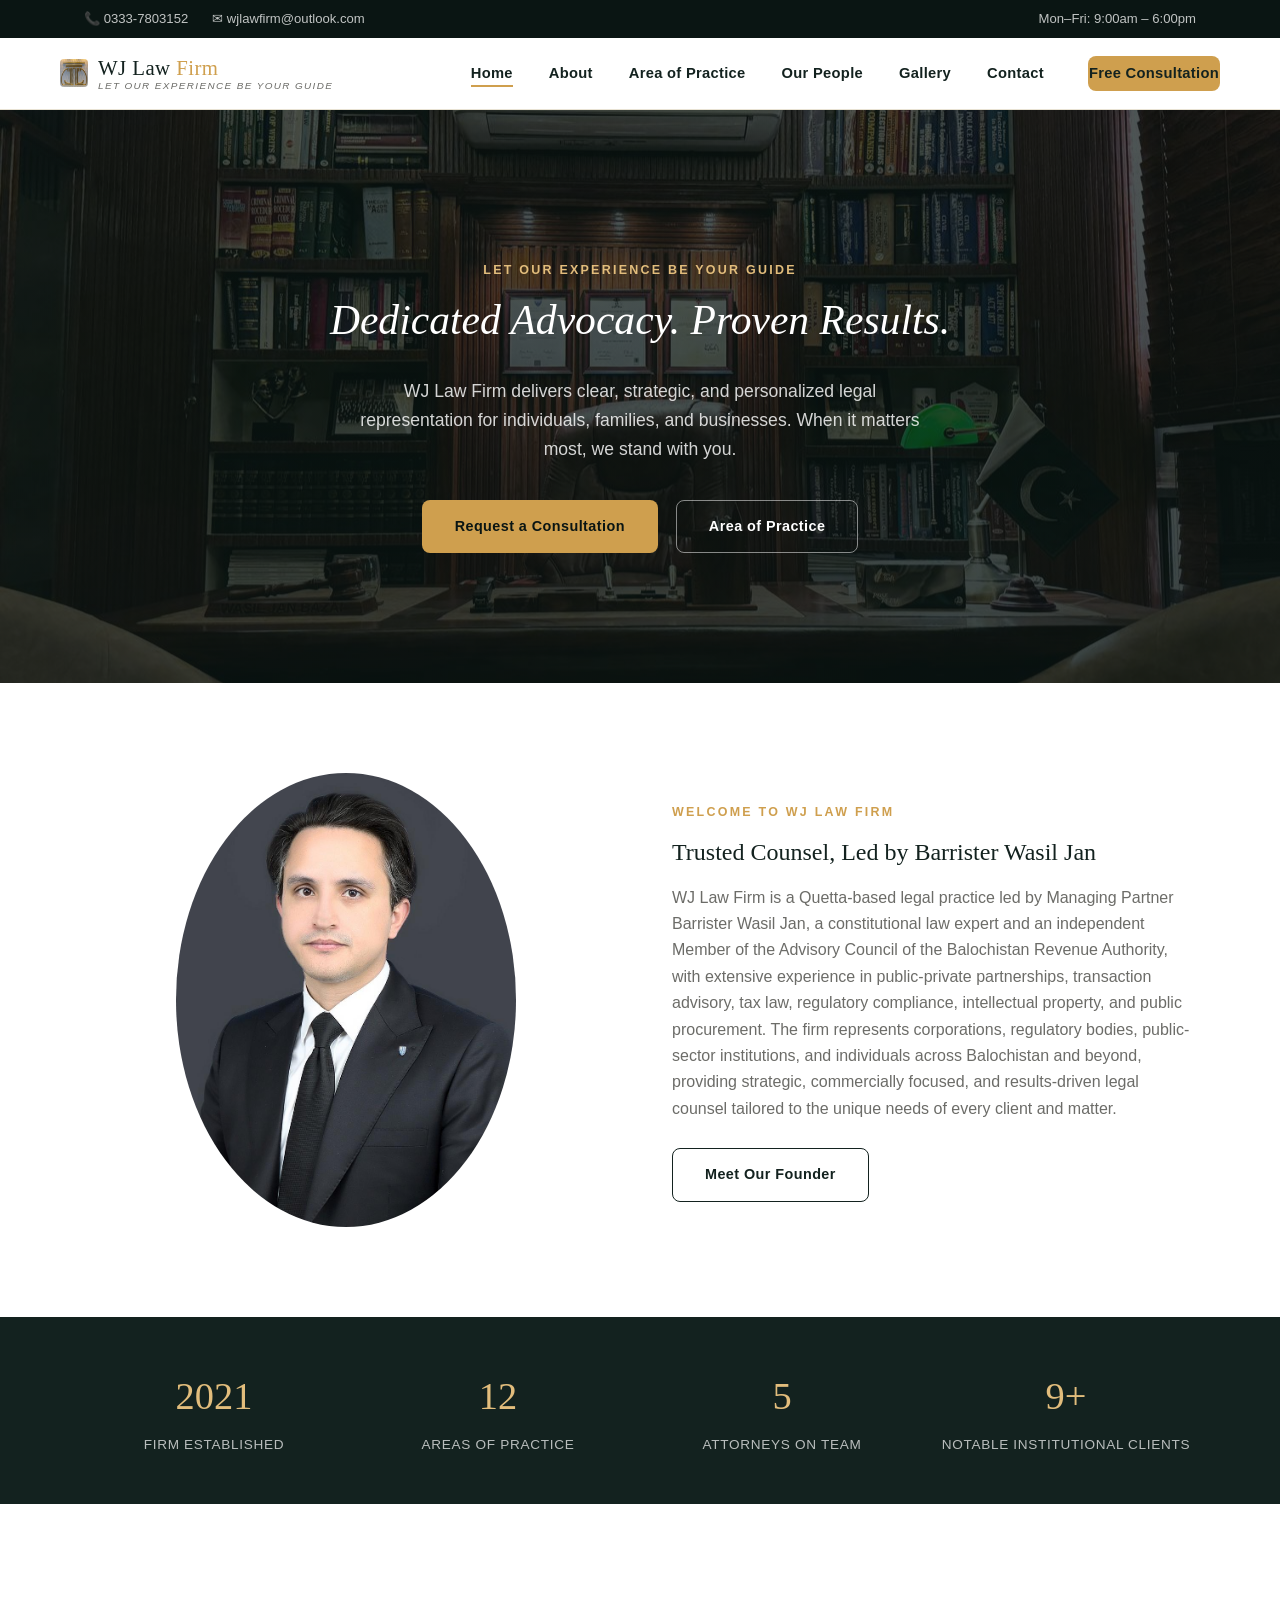
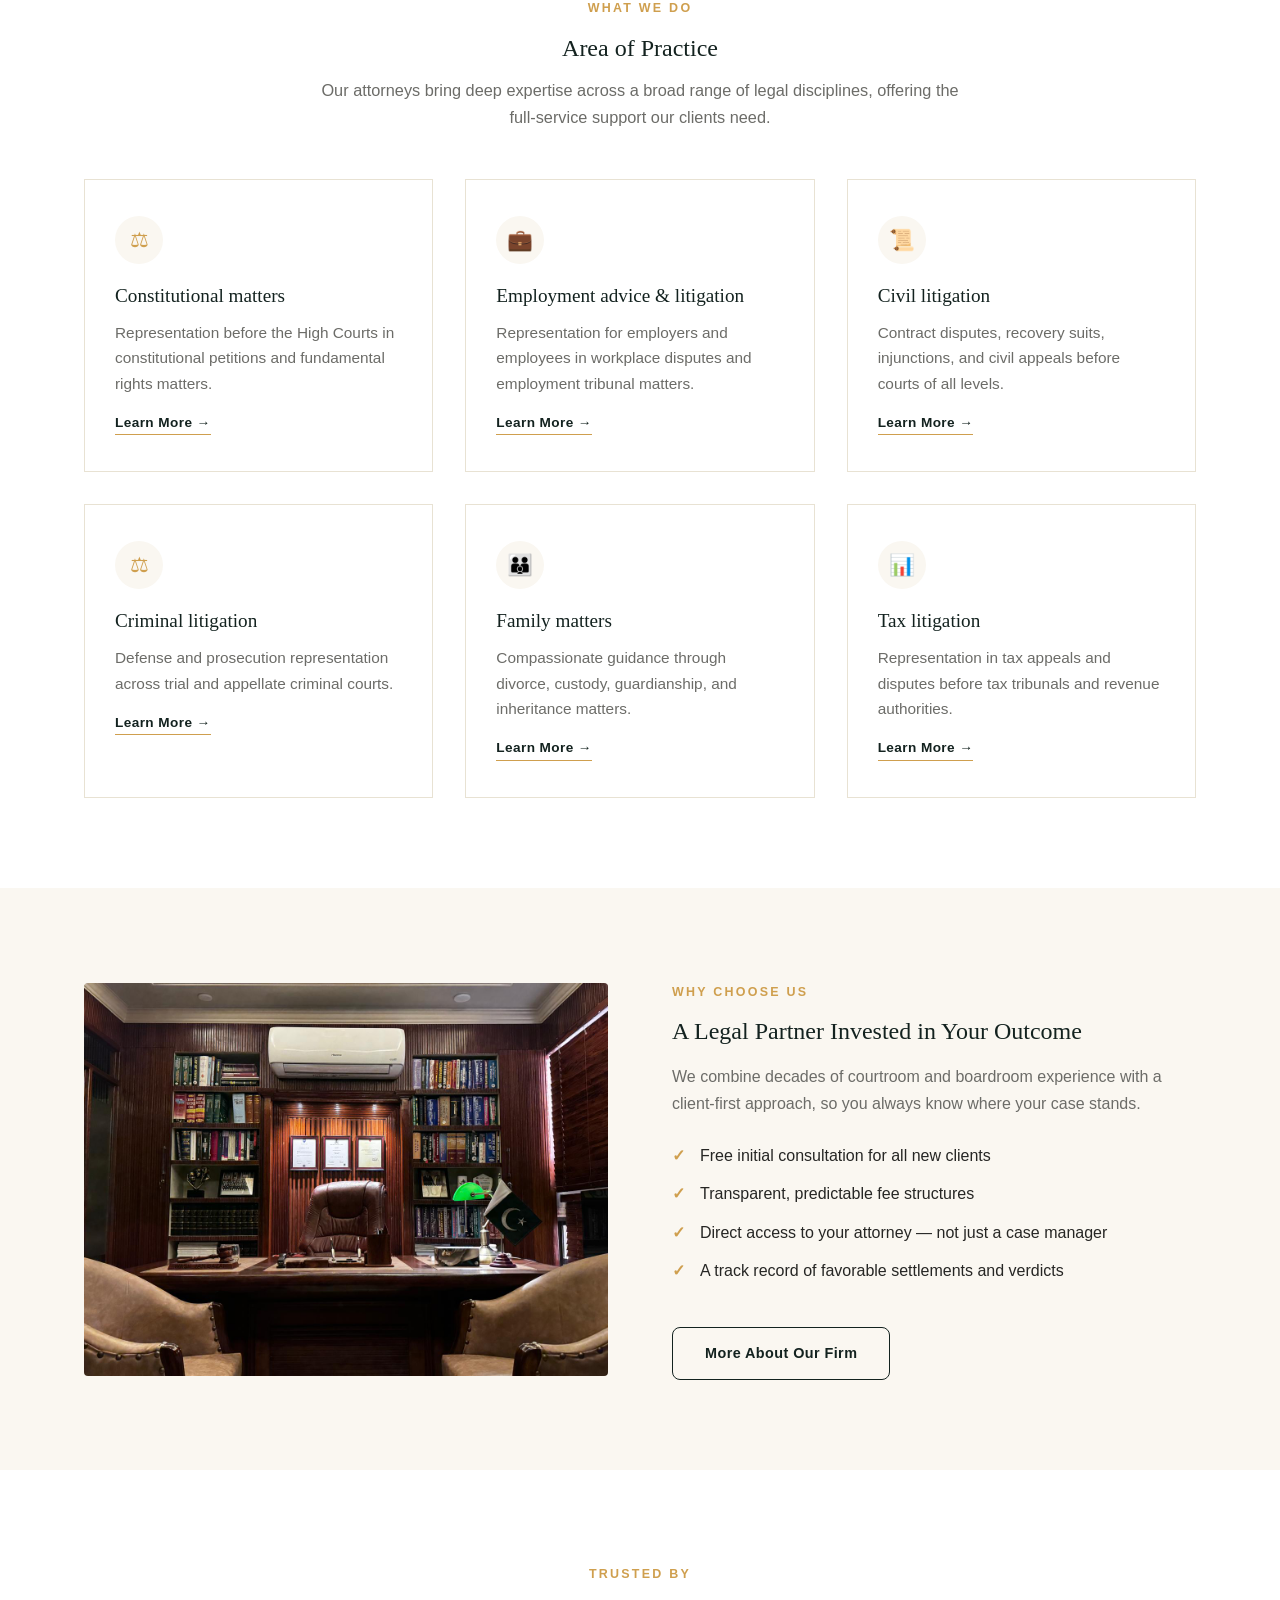
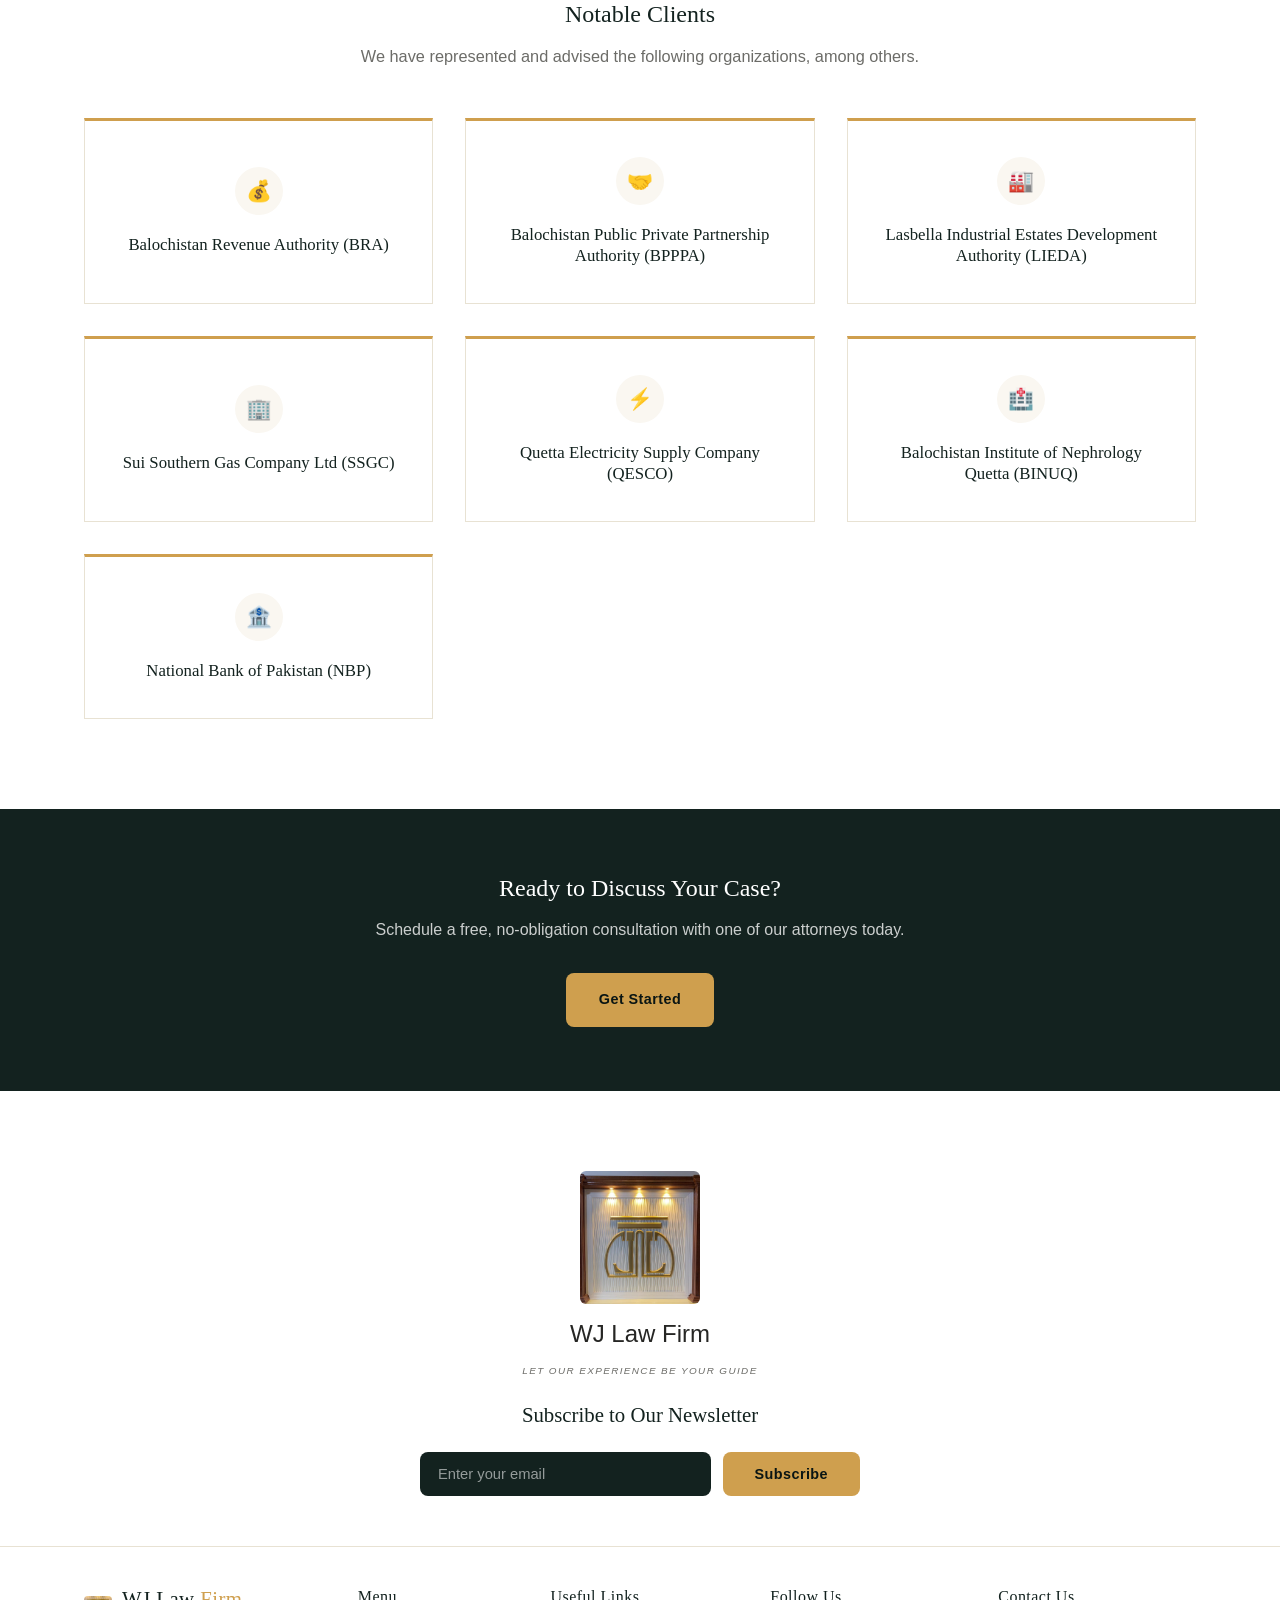
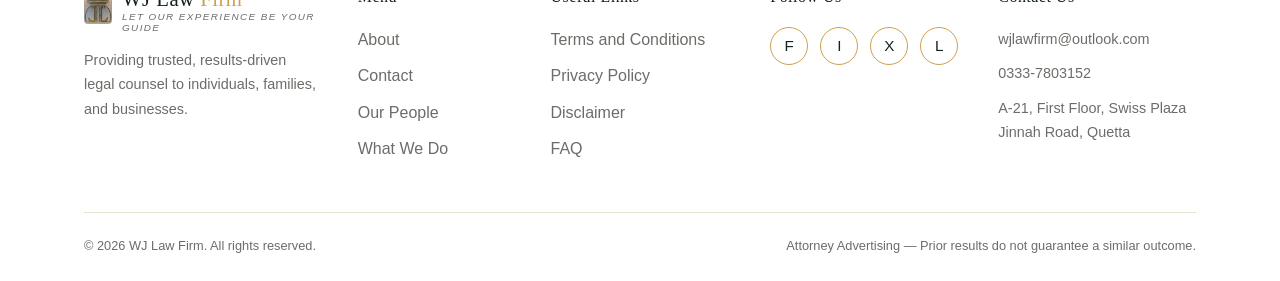
==== commit 0b5b84a8: "Update homepage firm intro bio for Barrister Wasil Jan Replaces the intro paragraph with the client-" ====
--- a/index.html
+++ b/index.html
@@ -59,9 +59,12 @@
       <h2>Trusted Counsel, Led by Barrister Wasil Jan</h2>
       <p style="margin: 18px 0 26px; color: var(--color-text-light);">
         WJ Law Firm is a Quetta-based legal practice led by Managing Partner Barrister Wasil Jan,
-        specializing in public-private partnerships, transaction advisory, tax law, and regulatory
-        compliance. We represent corporations, regulatory bodies, and individuals across Balochistan
-        and beyond, bringing strategic, results-driven counsel to every matter we take on.
+        a constitutional law expert and an independent Member of the Advisory Council of the
+        Balochistan Revenue Authority, with extensive experience in public-private partnerships,
+        transaction advisory, tax law, regulatory compliance, intellectual property, and public
+        procurement. The firm represents corporations, regulatory bodies, public-sector institutions,
+        and individuals across Balochistan and beyond, providing strategic, commercially focused,
+        and results-driven legal counsel tailored to the unique needs of every client and matter.
       </p>
       <a href="about.html" class="btn btn-outline-dark">Meet Our Founder</a>
     </div>
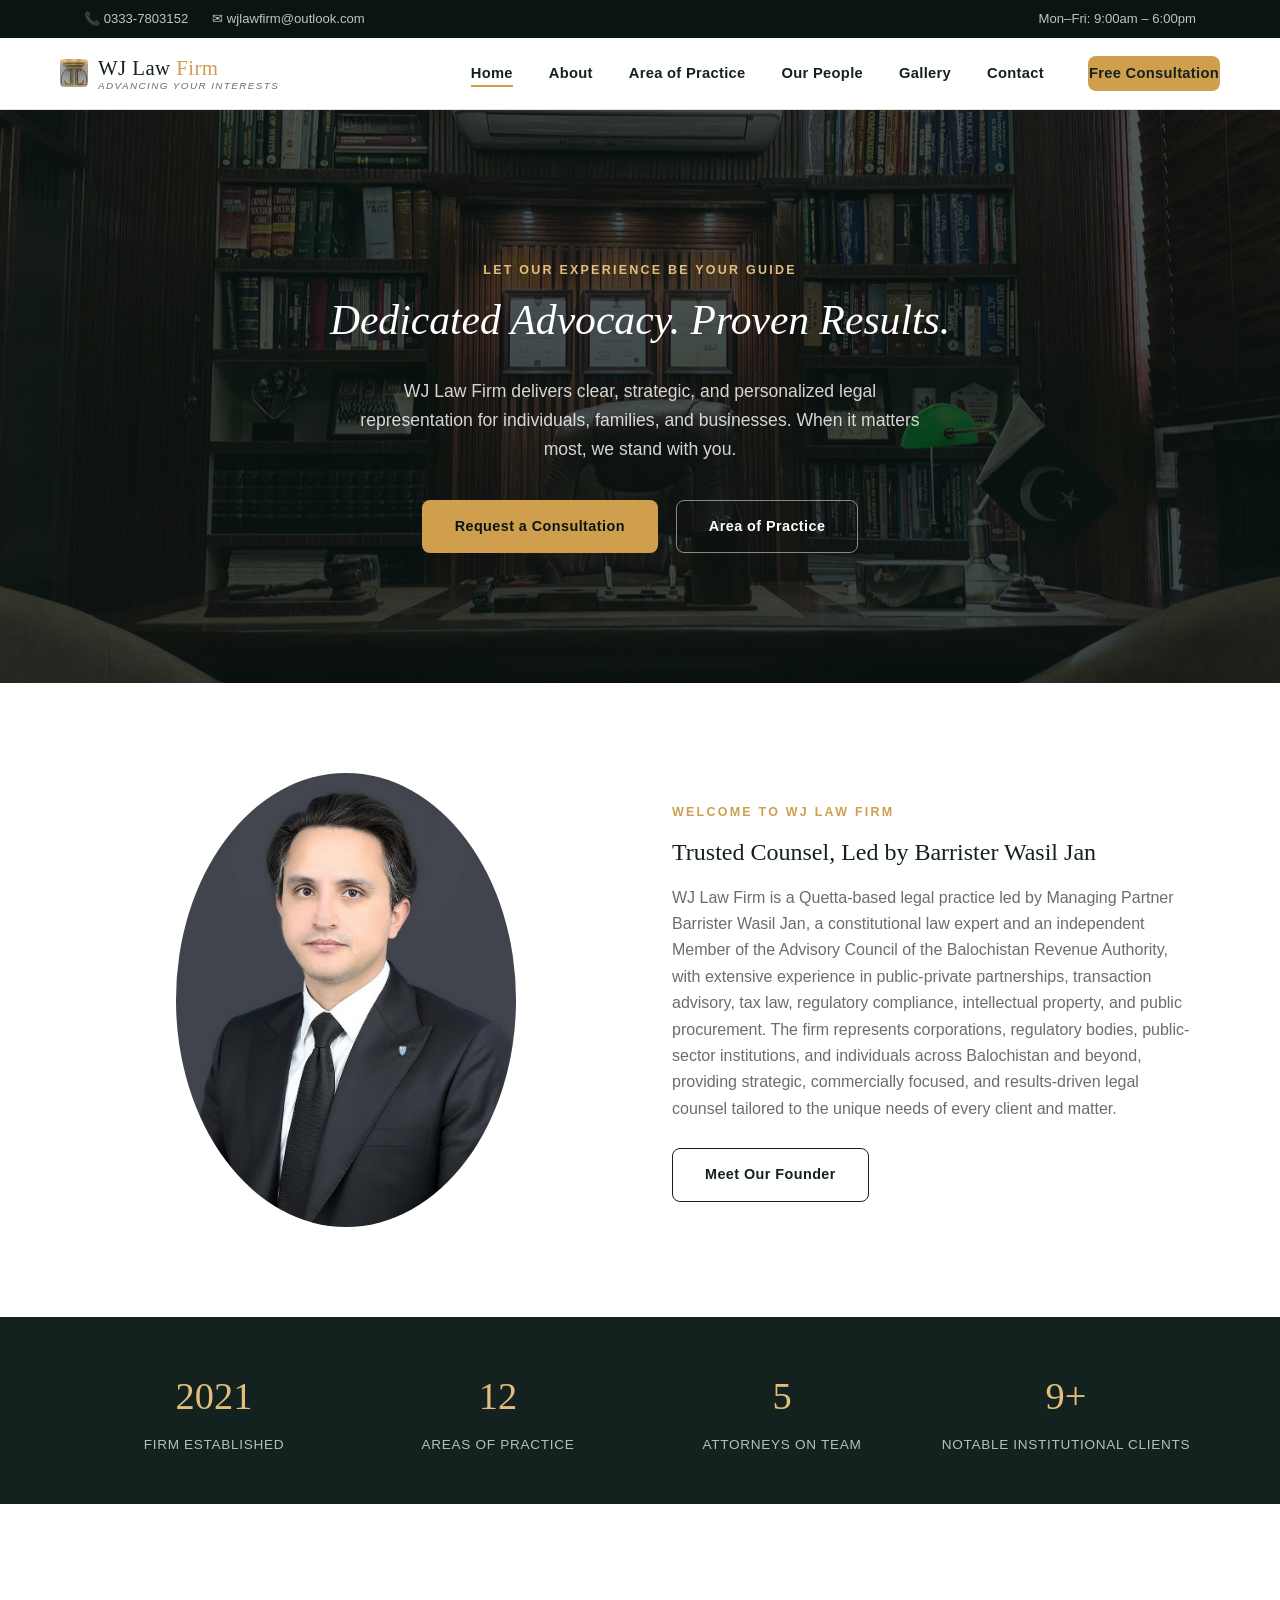
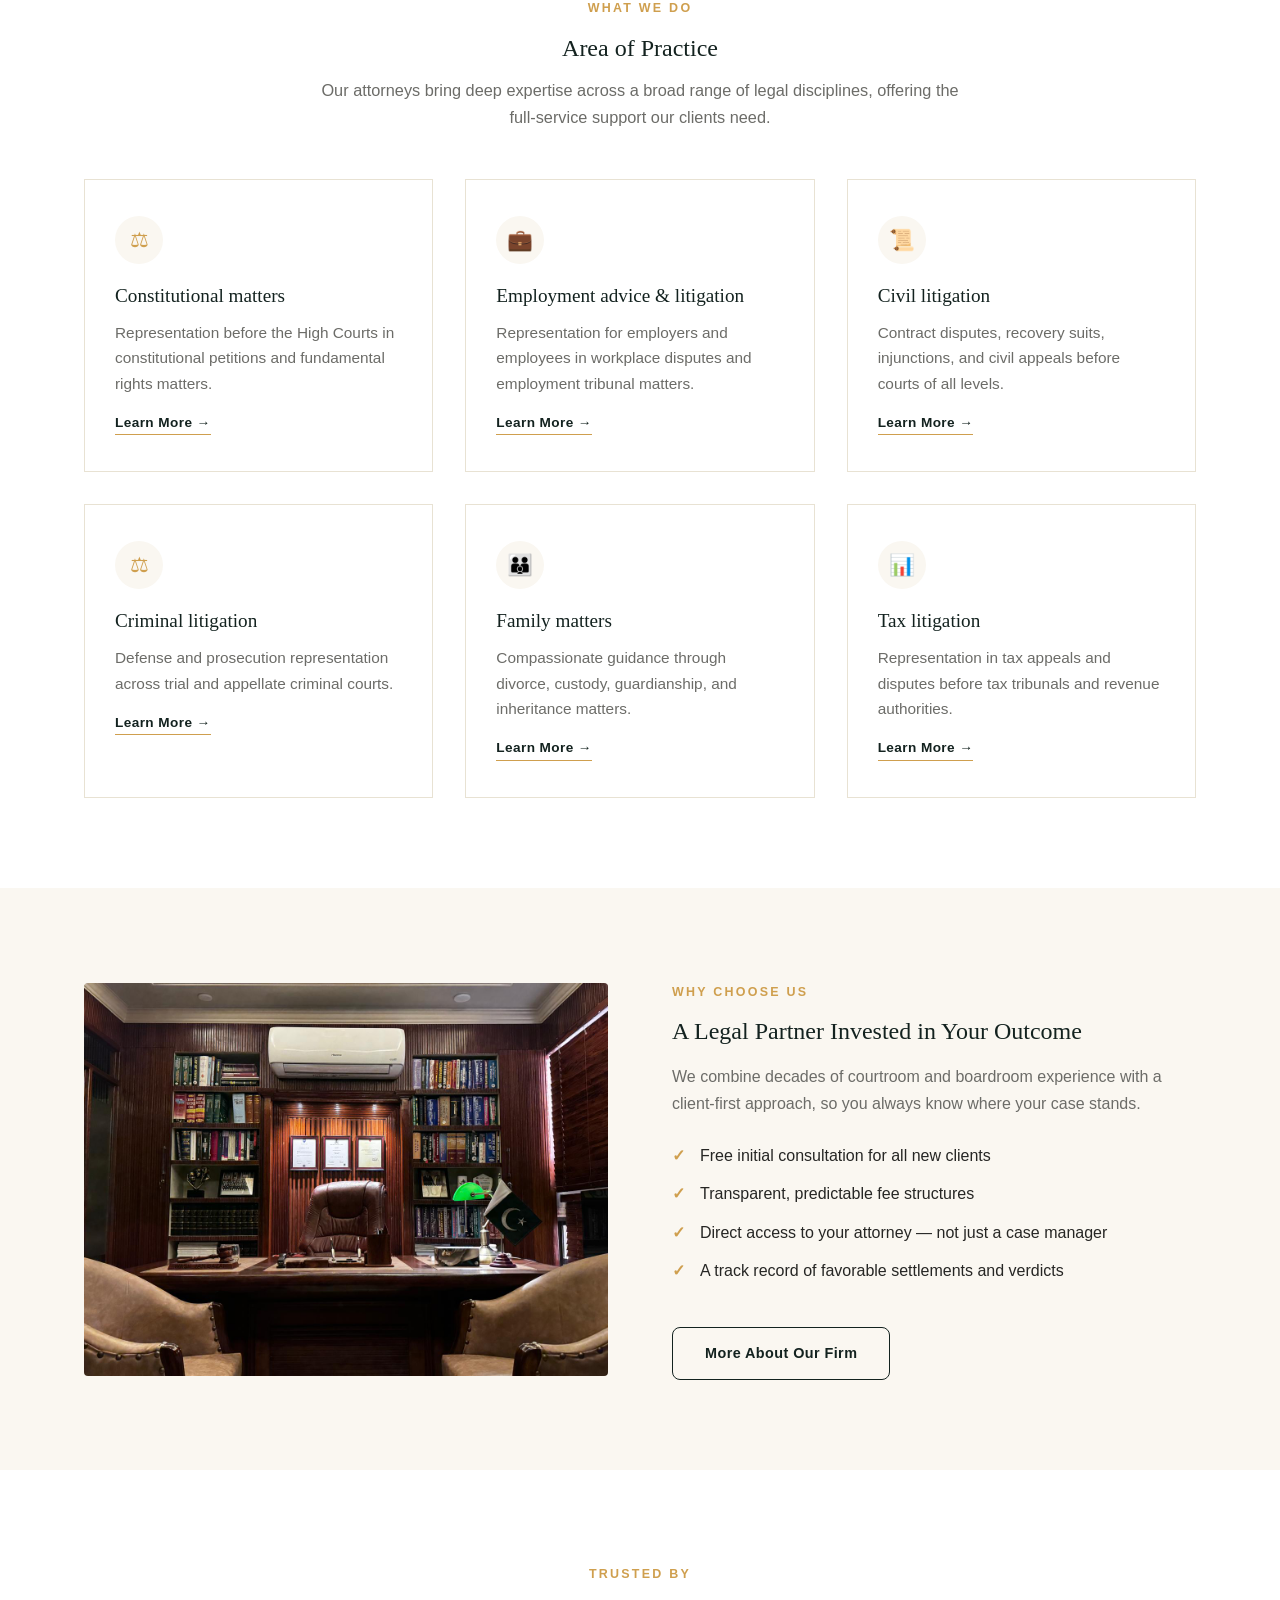
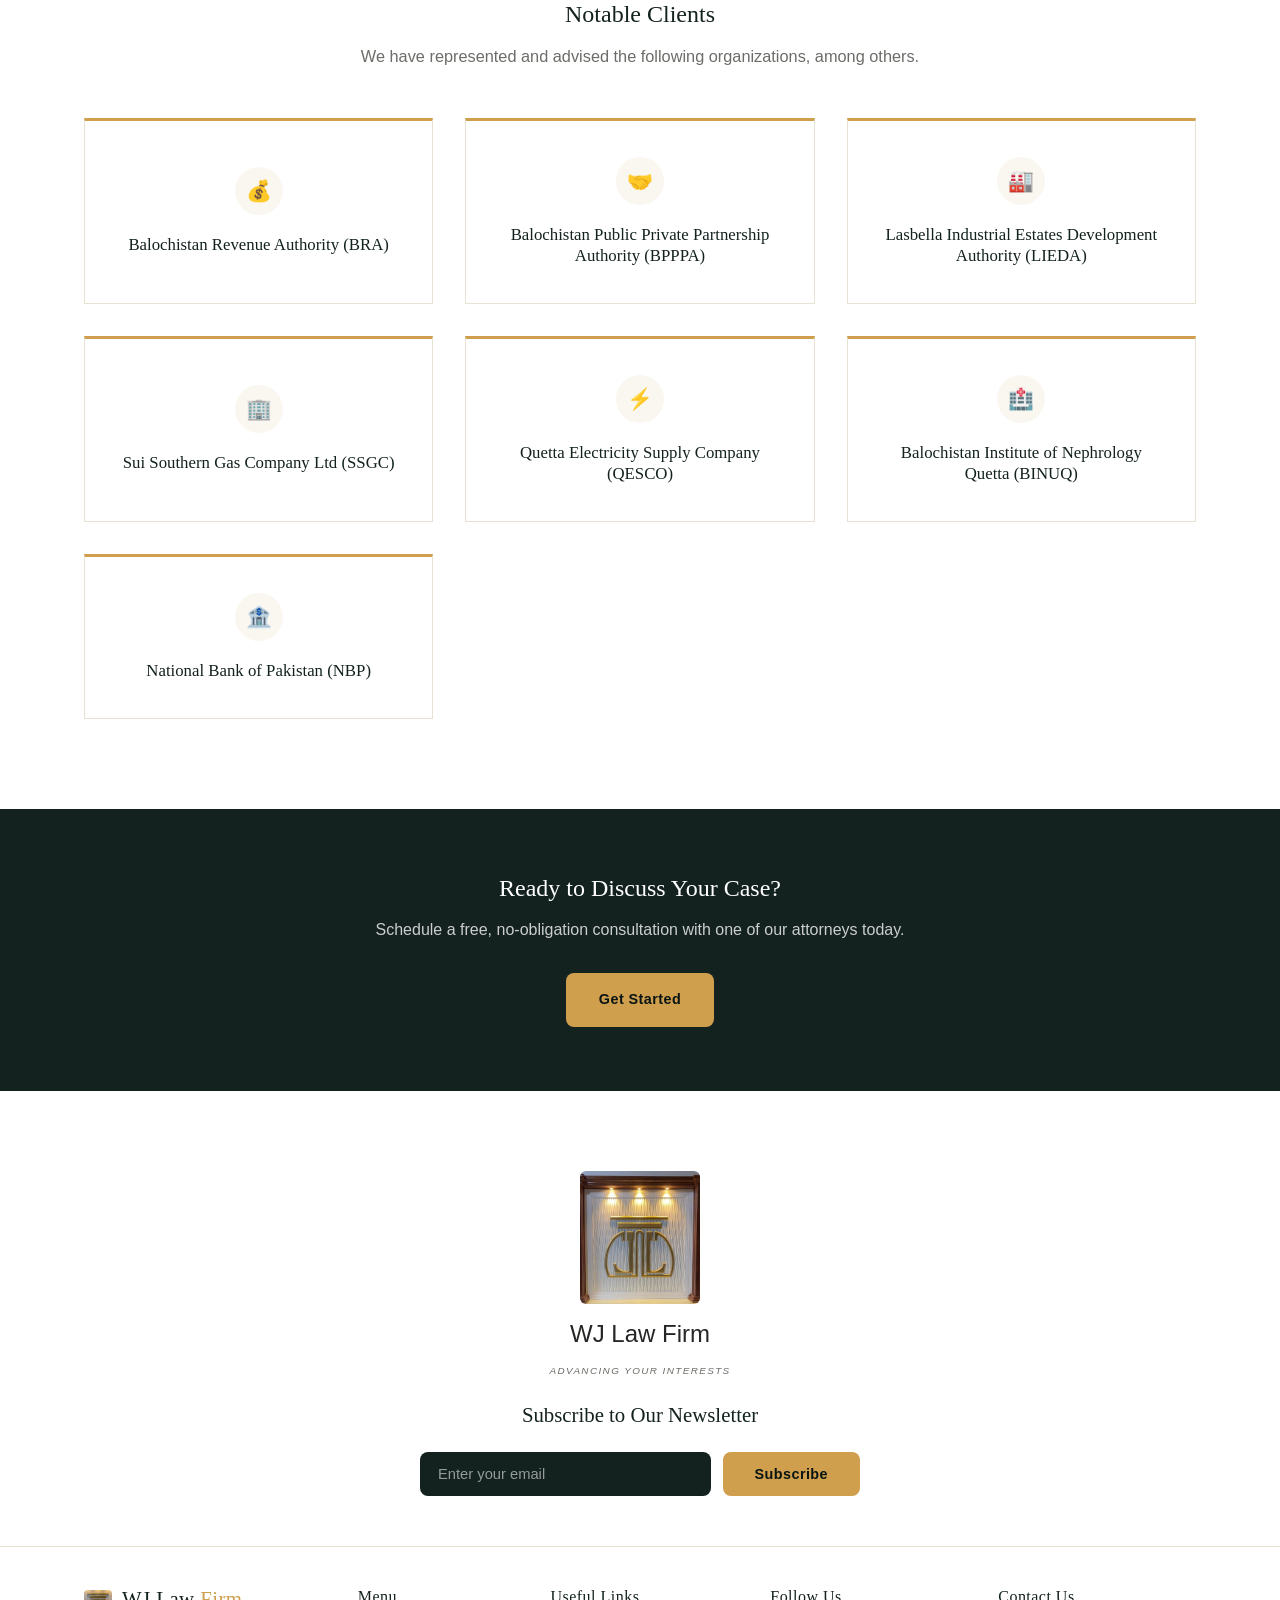
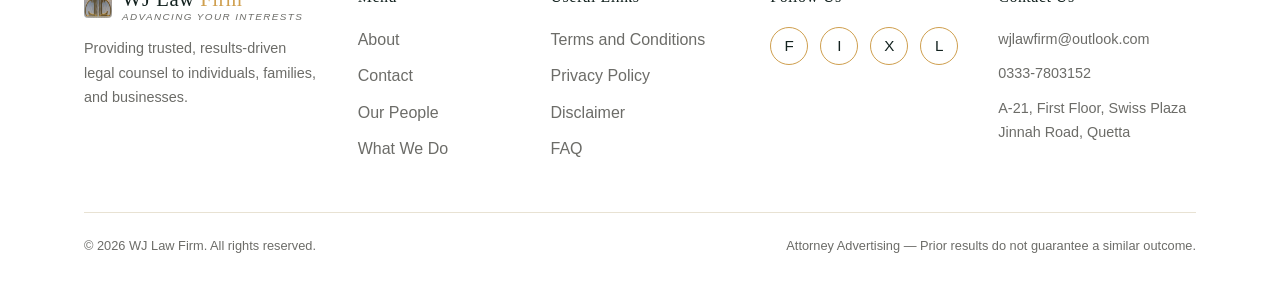
==== commit 1e81a1e2: "Change logo slogan to Advancing Your Interests Replaces "Let our experience be your guide" with "Adv" ====
--- a/index.html
+++ b/index.html
@@ -21,7 +21,7 @@
 
 <header class="site-header">
   <nav class="nav container">
-    <a href="index.html" class="logo"><img src="images/logo-mark.jpg" alt="WJ Law Firm" class="logo-icon" style="border-radius:4px;object-fit:cover;"><span class="logo-text"><span class="logo-name">WJ Law<span class="accent"> Firm</span></span><span class="logo-tagline">Let our experience be your guide</span></span></a>
+    <a href="index.html" class="logo"><img src="images/logo-mark.jpg" alt="WJ Law Firm" class="logo-icon" style="border-radius:4px;object-fit:cover;"><span class="logo-text"><span class="logo-name">WJ Law<span class="accent"> Firm</span></span><span class="logo-tagline">Advancing Your Interests</span></span></a>
     <ul class="nav-links">
       <li><a href="index.html" class="active">Home</a></li>
       <li><a href="about.html">About</a></li>
@@ -213,7 +213,7 @@
     <div class="logo-lg">
       <img src="images/logo-full.jpg" alt="WJ Law Firm" style="width:120px;height:auto;border-radius:6px;">
       <span class="logo-name" style="font-size:1.5rem;">WJ Law<span class="accent"> Firm</span></span>
-      <span class="logo-tagline">Let our experience be your guide</span>
+      <span class="logo-tagline">Advancing Your Interests</span>
     </div>
     <h3>Subscribe to Our Newsletter</h3>
     <form class="newsletter-form">
@@ -227,7 +227,7 @@
   <div class="container">
     <div class="footer-grid">
       <div>
-        <a href="index.html" class="logo"><img src="images/logo-mark.jpg" alt="WJ Law Firm" class="logo-icon" style="border-radius:4px;object-fit:cover;"><span class="logo-text"><span class="logo-name">WJ Law<span class="accent"> Firm</span></span><span class="logo-tagline">Let our experience be your guide</span></span></a>
+        <a href="index.html" class="logo"><img src="images/logo-mark.jpg" alt="WJ Law Firm" class="logo-icon" style="border-radius:4px;object-fit:cover;"><span class="logo-text"><span class="logo-name">WJ Law<span class="accent"> Firm</span></span><span class="logo-tagline">Advancing Your Interests</span></span></a>
         <p>Providing trusted, results-driven legal counsel to individuals, families, and businesses.</p>
       </div>
       <div>
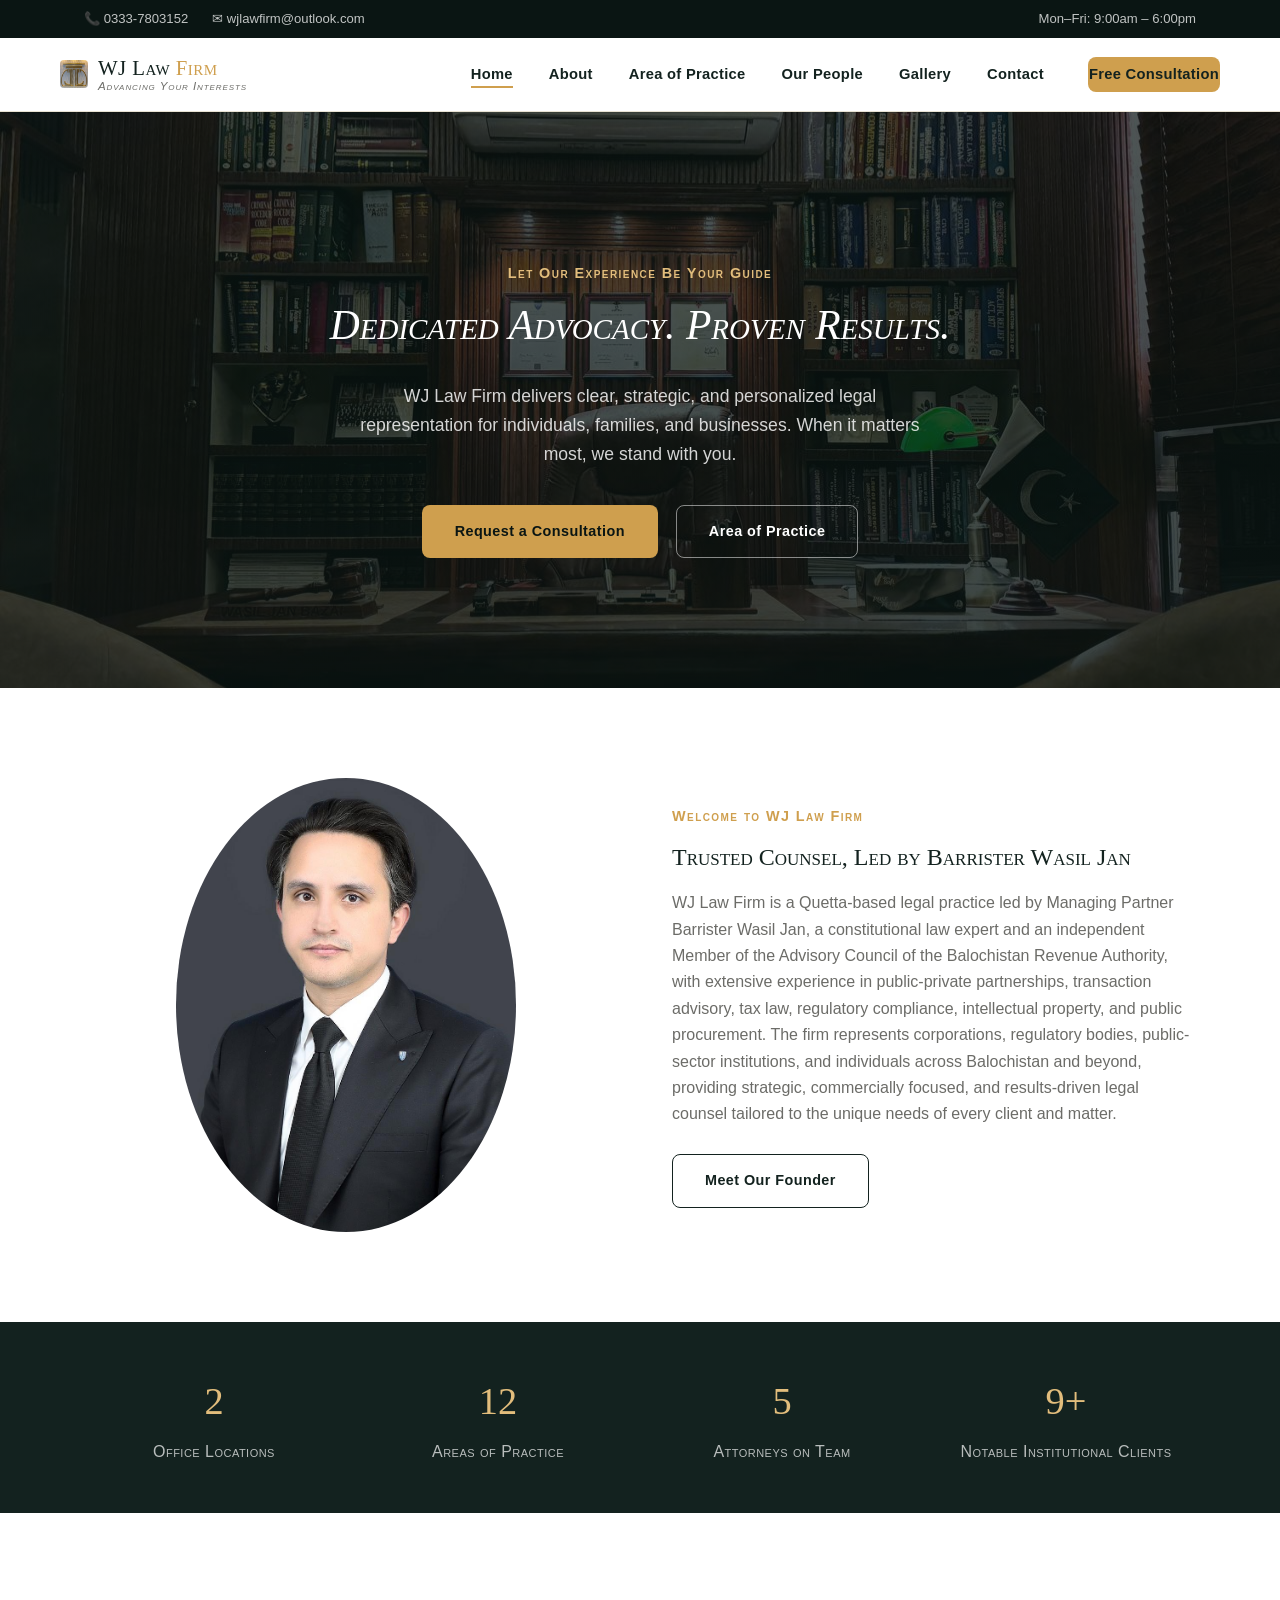
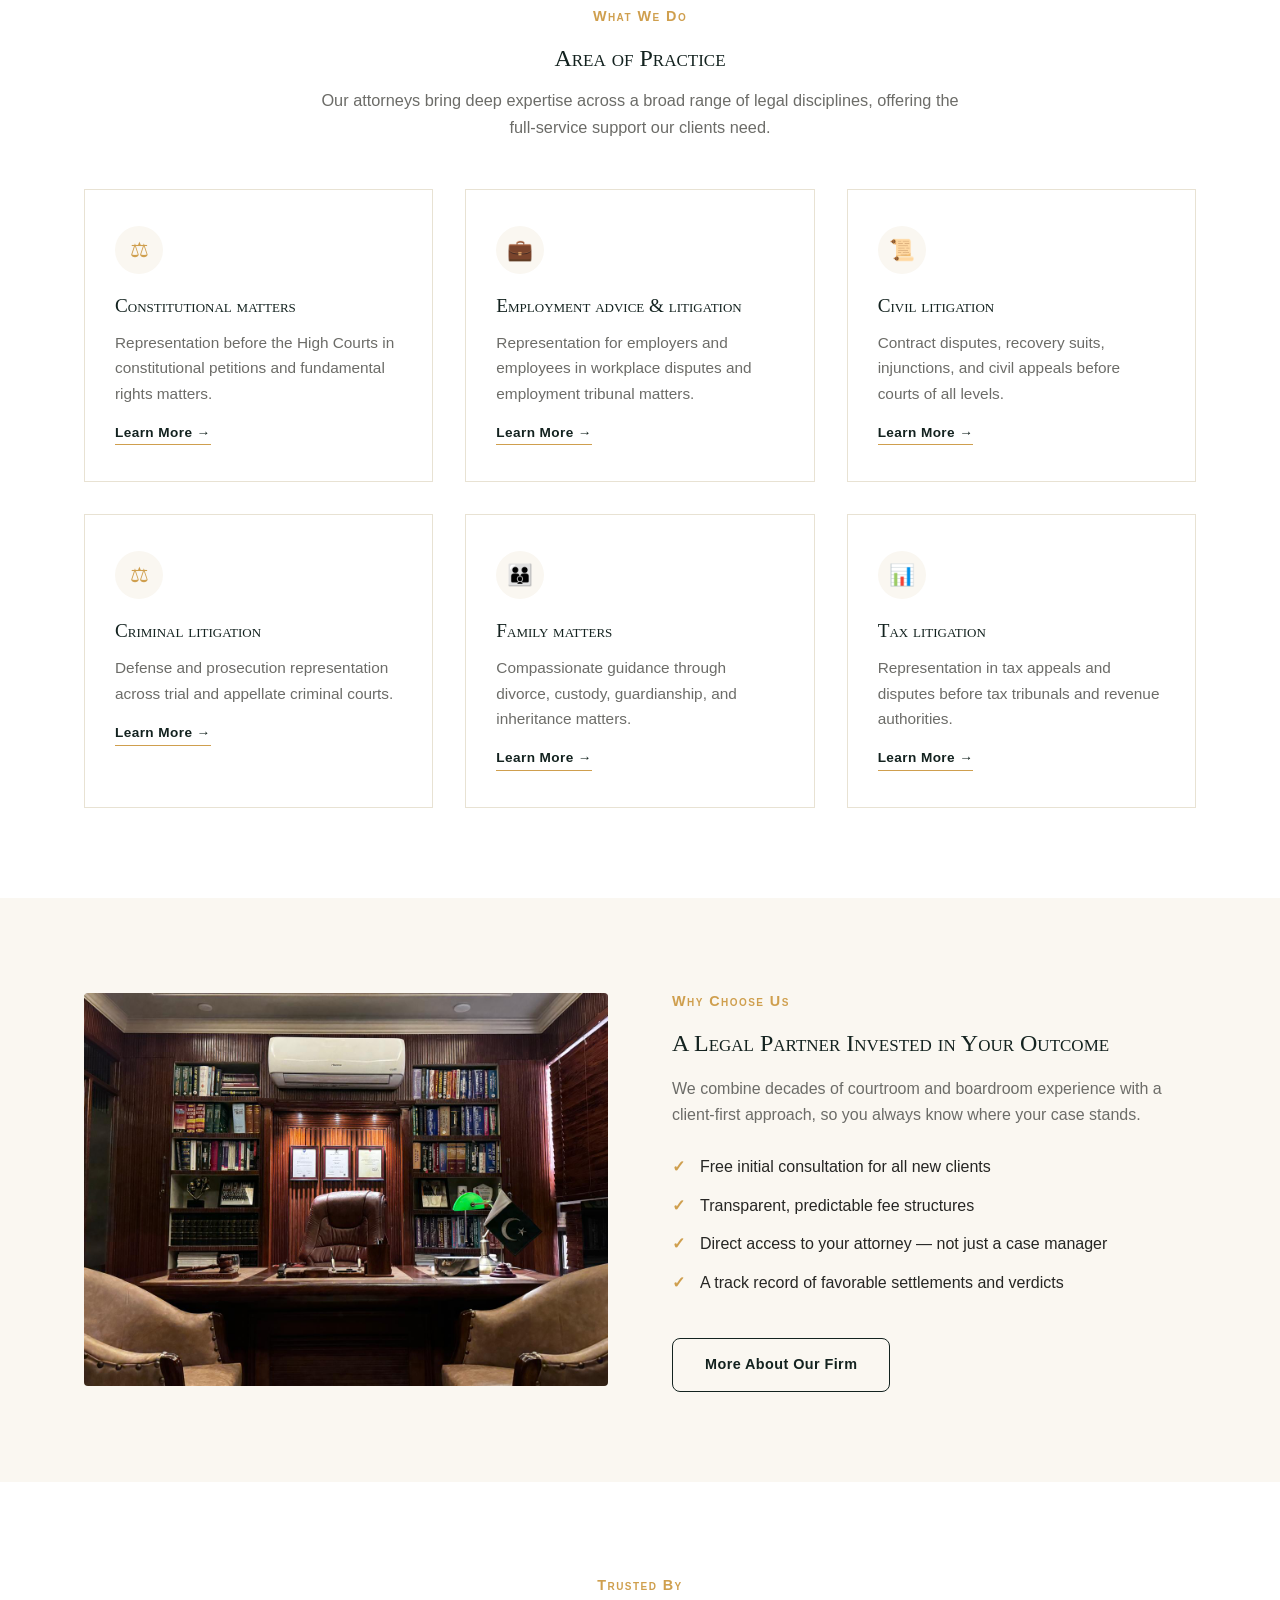
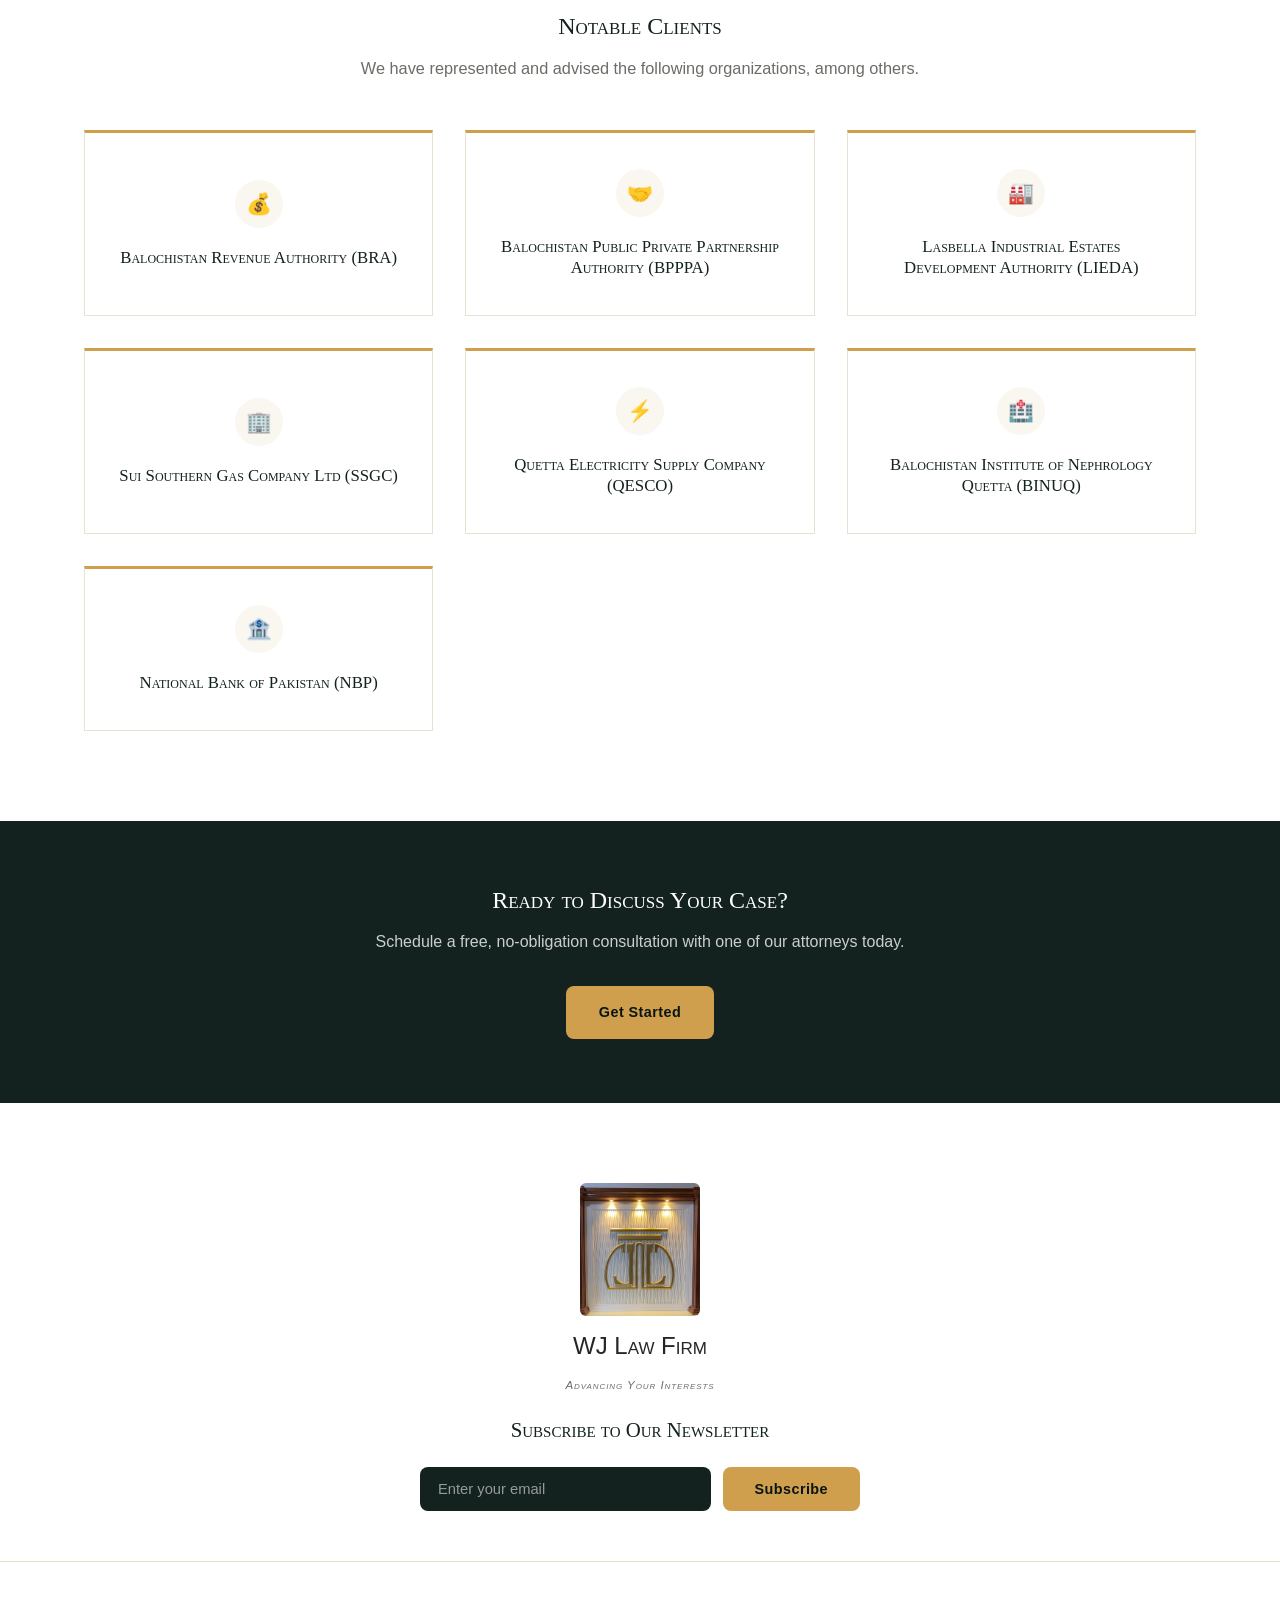
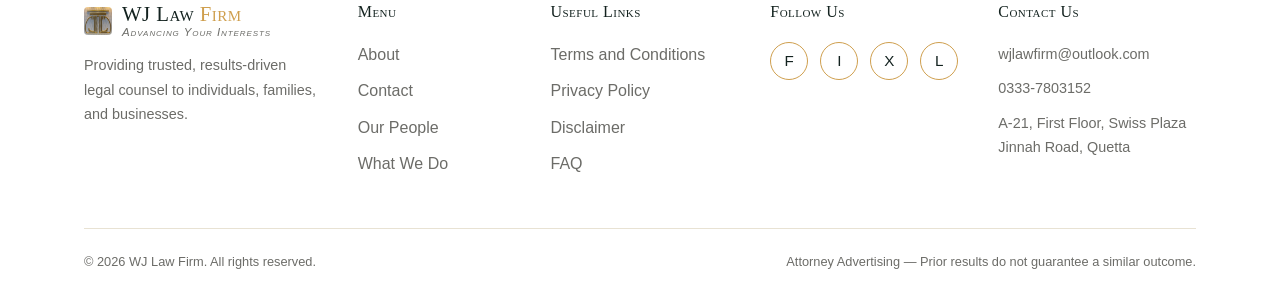
==== commit e03c59c7: "Remove firm founding year (2021) from homepage and About page Replaces the "2021 / Firm Established"" ====
--- a/index.html
+++ b/index.html
@@ -74,8 +74,8 @@
 <section class="stats">
   <div class="container stats-grid">
     <div>
-      <div class="num">2021</div>
-      <div class="label">Firm Established</div>
+      <div class="num">2</div>
+      <div class="label">Office Locations</div>
     </div>
     <div>
       <div class="num">12</div>
--- a/css/styles.css
+++ b/css/styles.css
@@ -60,13 +60,14 @@
   font-weight: 400;
   color: var(--color-navy);
   line-height: 1.25;
+  font-variant-caps: small-caps;
 }
 
 .eyebrow {
   display: inline-block;
-  font-size: 0.78rem;
-  letter-spacing: 0.18em;
-  text-transform: uppercase;
+  font-size: 0.9rem;
+  letter-spacing: 0.1em;
+  font-variant-caps: small-caps;
   color: var(--color-gold);
   font-weight: 700;
   margin-bottom: 14px;
@@ -225,13 +226,14 @@
 
 .logo-name {
   font-size: 1.3rem;
+  font-variant-caps: small-caps;
 }
 
 .logo-tagline {
   font-family: var(--font-body);
-  font-size: 0.62rem;
-  letter-spacing: 0.14em;
-  text-transform: uppercase;
+  font-size: 0.72rem;
+  letter-spacing: 0.08em;
+  font-variant-caps: small-caps;
   color: var(--color-text-light);
   font-style: italic;
 }
@@ -390,9 +392,9 @@
 
 .stats-grid .label {
   margin-top: 6px;
-  font-size: 0.85rem;
-  letter-spacing: 0.05em;
-  text-transform: uppercase;
+  font-size: 1rem;
+  letter-spacing: 0.03em;
+  font-variant-caps: small-caps;
   color: rgba(255, 255, 255, 0.7);
 }
 
@@ -593,9 +595,9 @@
 
 .attorney-role {
   color: var(--color-gold);
-  font-size: 0.85rem;
-  letter-spacing: 0.05em;
-  text-transform: uppercase;
+  font-size: 1rem;
+  letter-spacing: 0.03em;
+  font-variant-caps: small-caps;
   font-weight: 700;
   margin-bottom: 14px;
 }
@@ -609,9 +611,9 @@
 .attorney-card .field-label {
   display: block;
   text-align: left;
-  font-size: 0.72rem;
-  letter-spacing: 0.08em;
-  text-transform: uppercase;
+  font-size: 0.88rem;
+  letter-spacing: 0.04em;
+  font-variant-caps: small-caps;
   font-weight: 700;
   color: var(--color-navy);
   margin: 14px 0 4px;
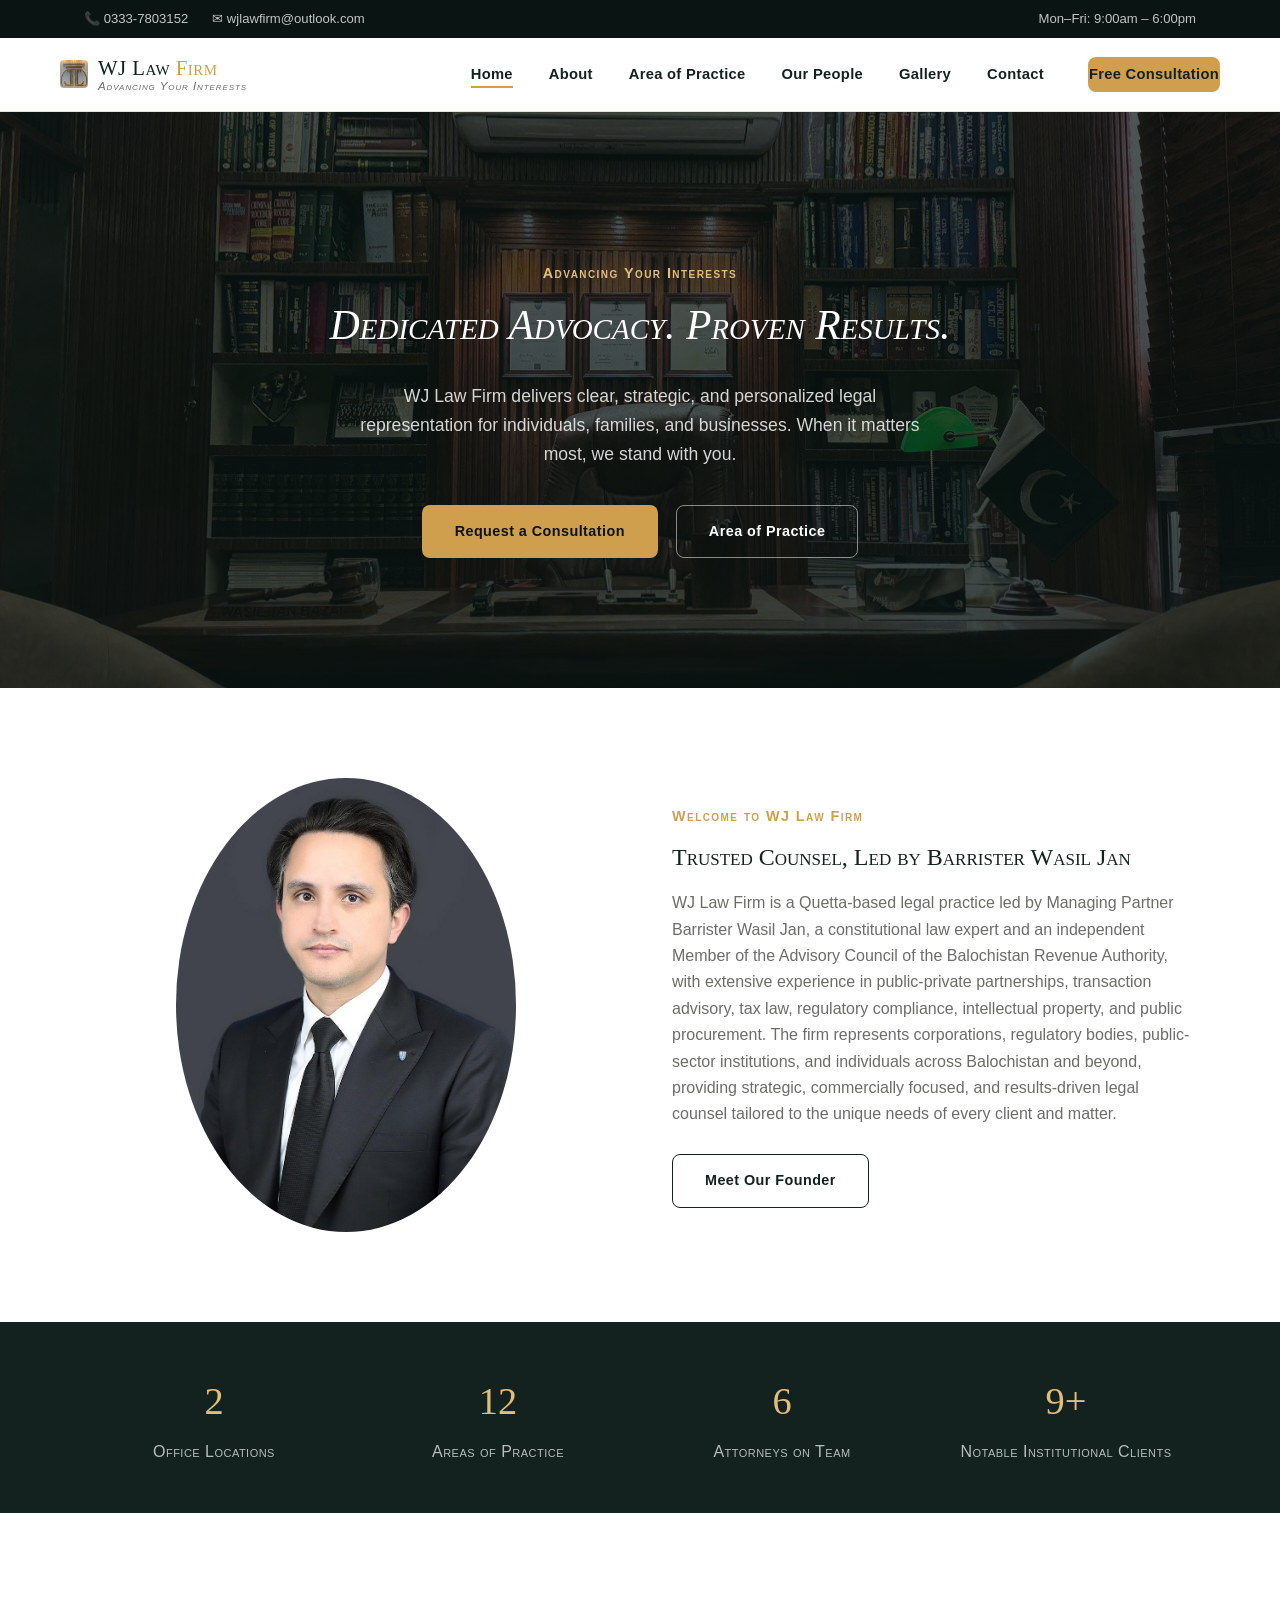
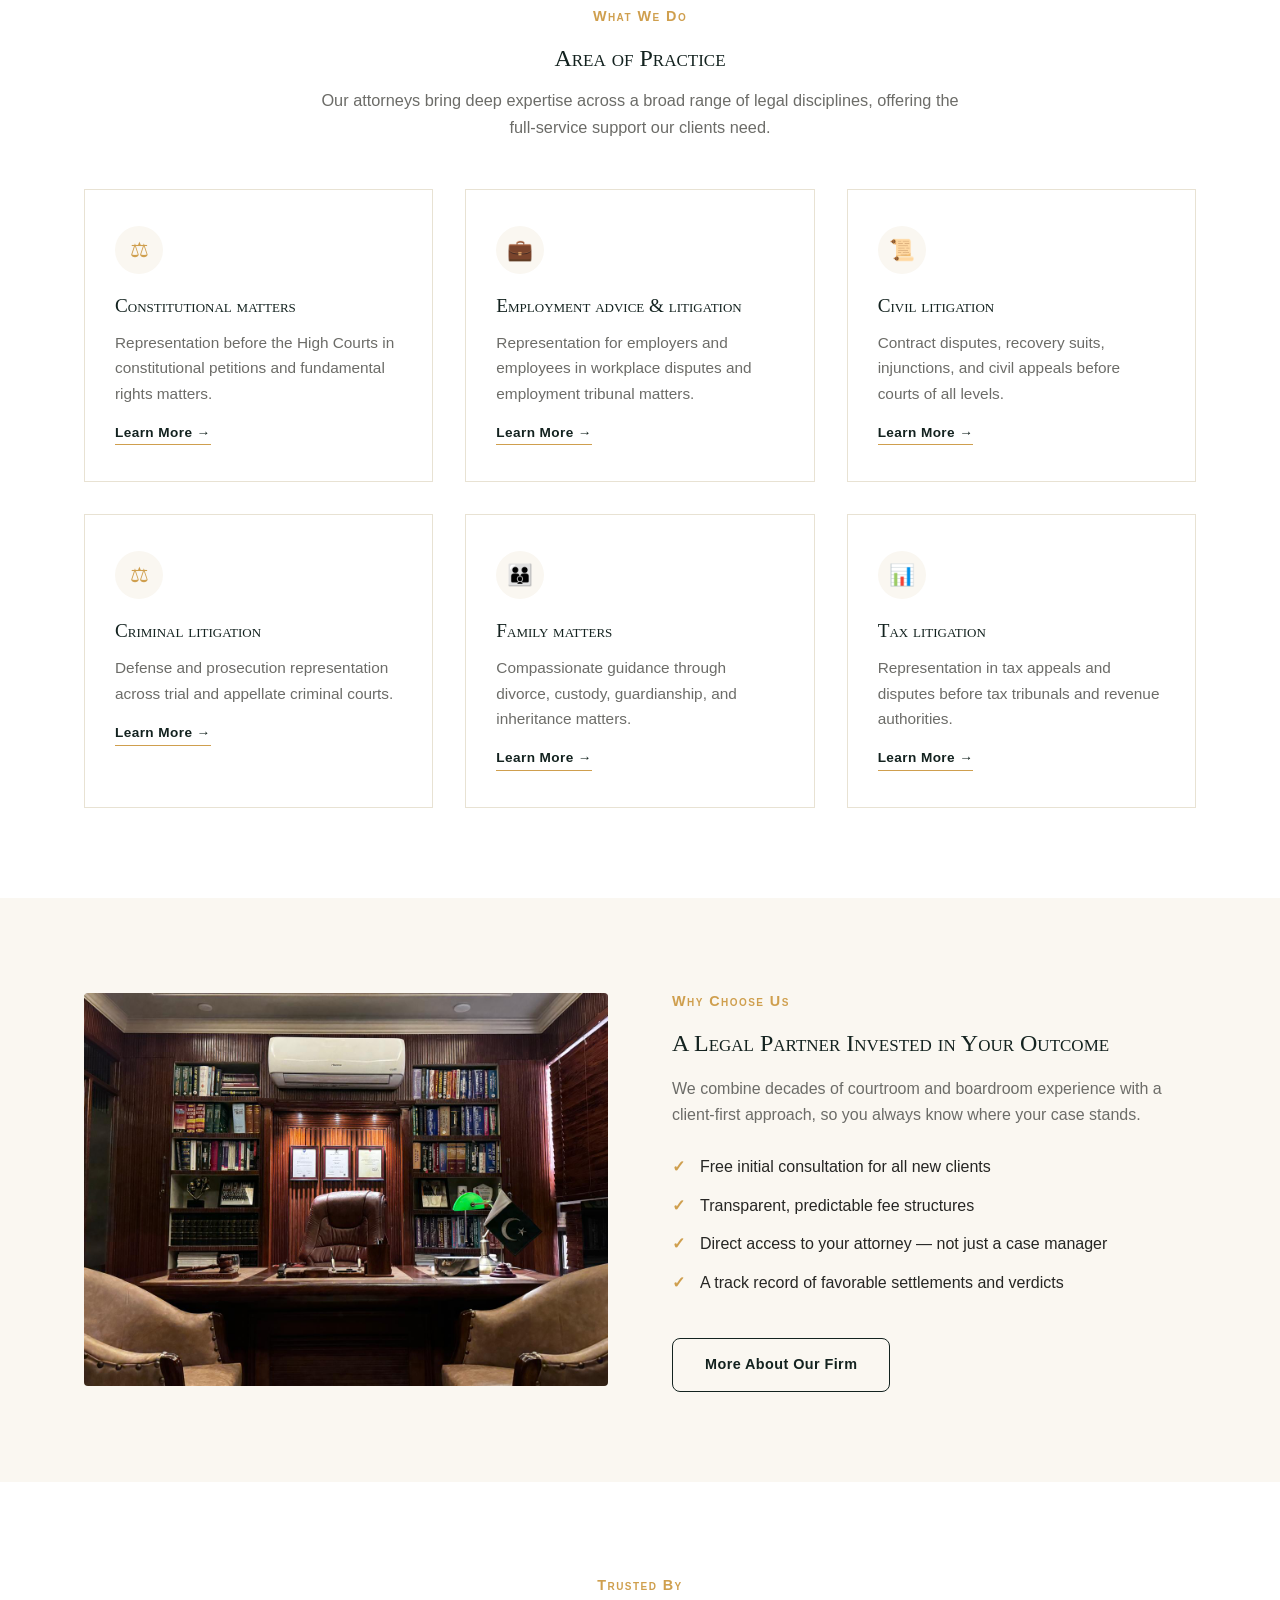
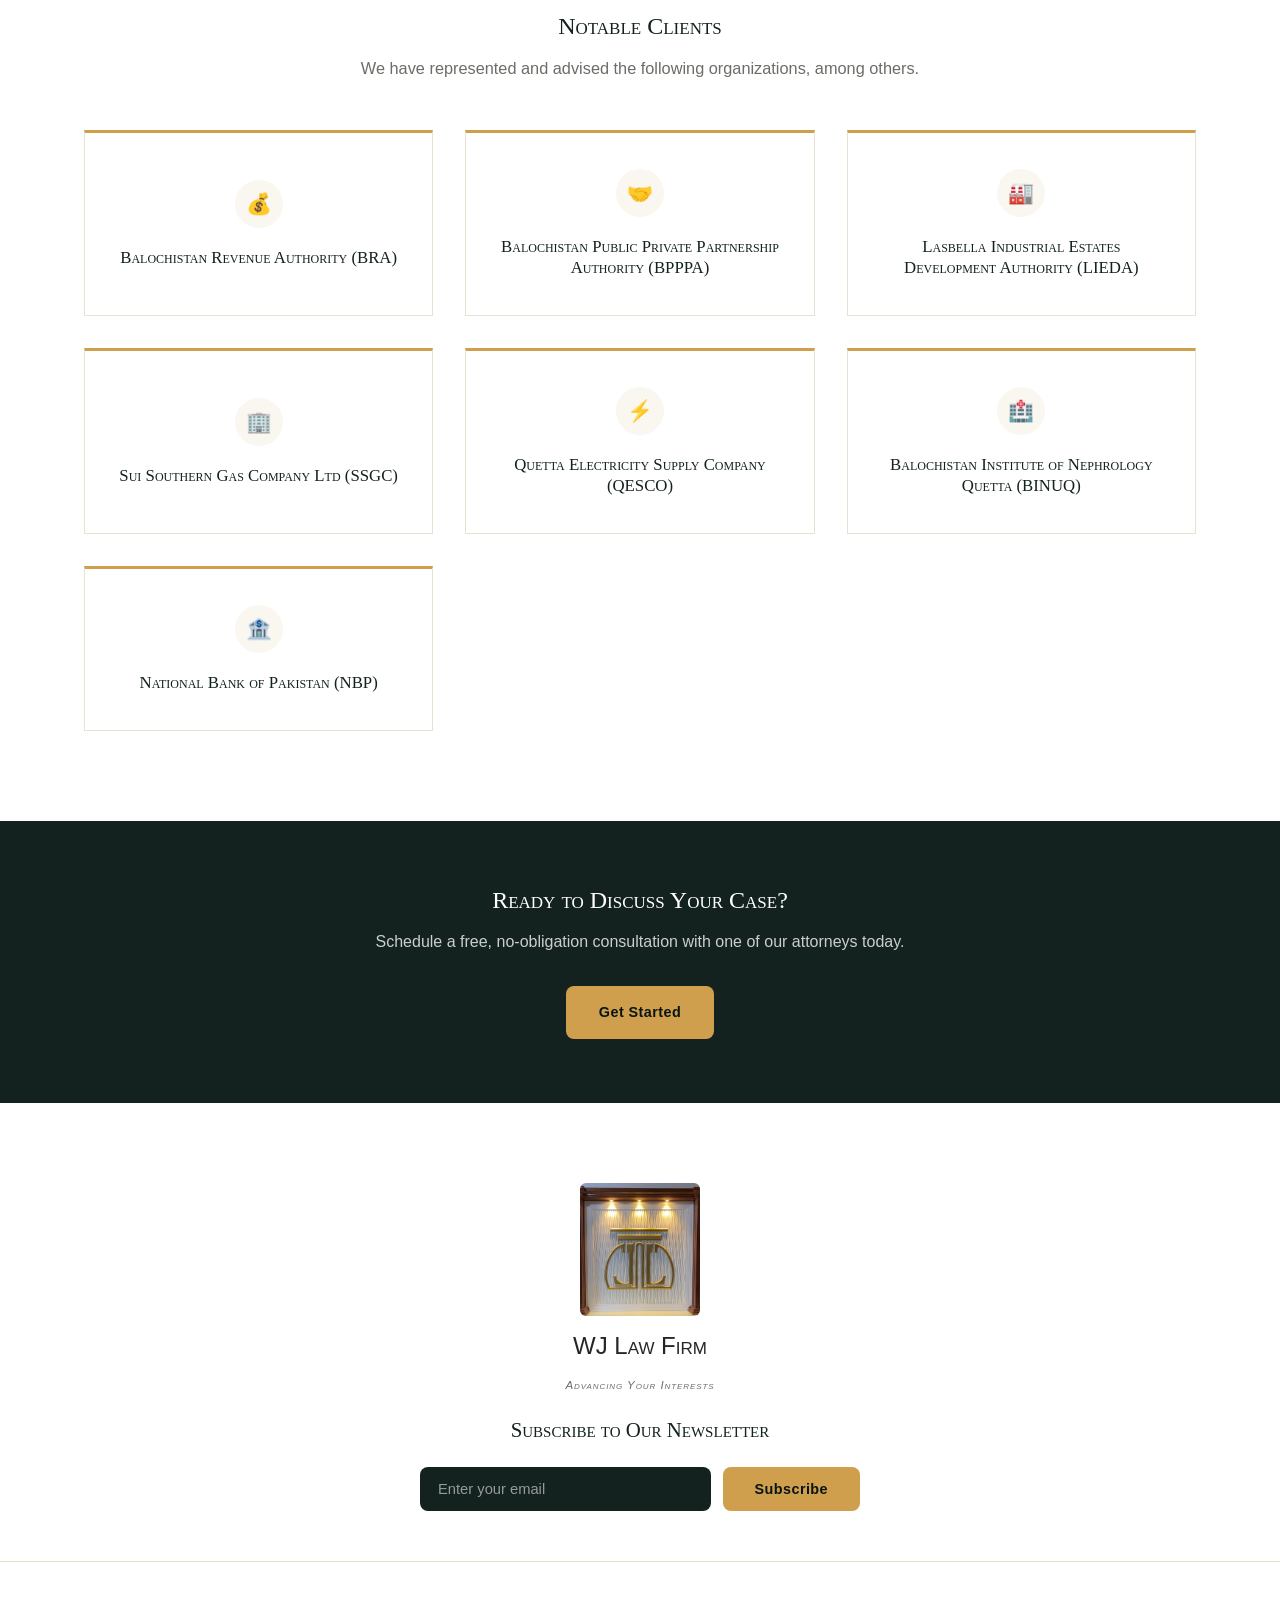
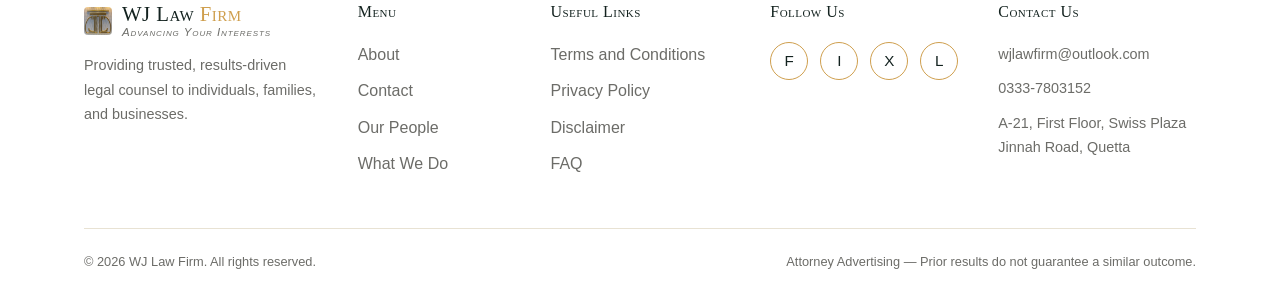
==== commit 52642fc7: "Fix leftover slogan text and update attorney count stat Change hero eyebrow on homepage from old "Le" ====
--- a/index.html
+++ b/index.html
@@ -39,7 +39,7 @@
 
 <section class="hero">
   <div class="container">
-    <span class="eyebrow">Let Our Experience Be Your Guide</span>
+    <span class="eyebrow">Advancing Your Interests</span>
     <h1>Dedicated Advocacy. Proven Results.</h1>
     <p>WJ Law Firm delivers clear, strategic, and personalized legal representation for individuals, families, and businesses. When it matters most, we stand with you.</p>
     <div class="hero-actions">
@@ -82,7 +82,7 @@
       <div class="label">Areas of Practice</div>
     </div>
     <div>
-      <div class="num">5</div>
+      <div class="num">6</div>
       <div class="label">Attorneys on Team</div>
     </div>
     <div>
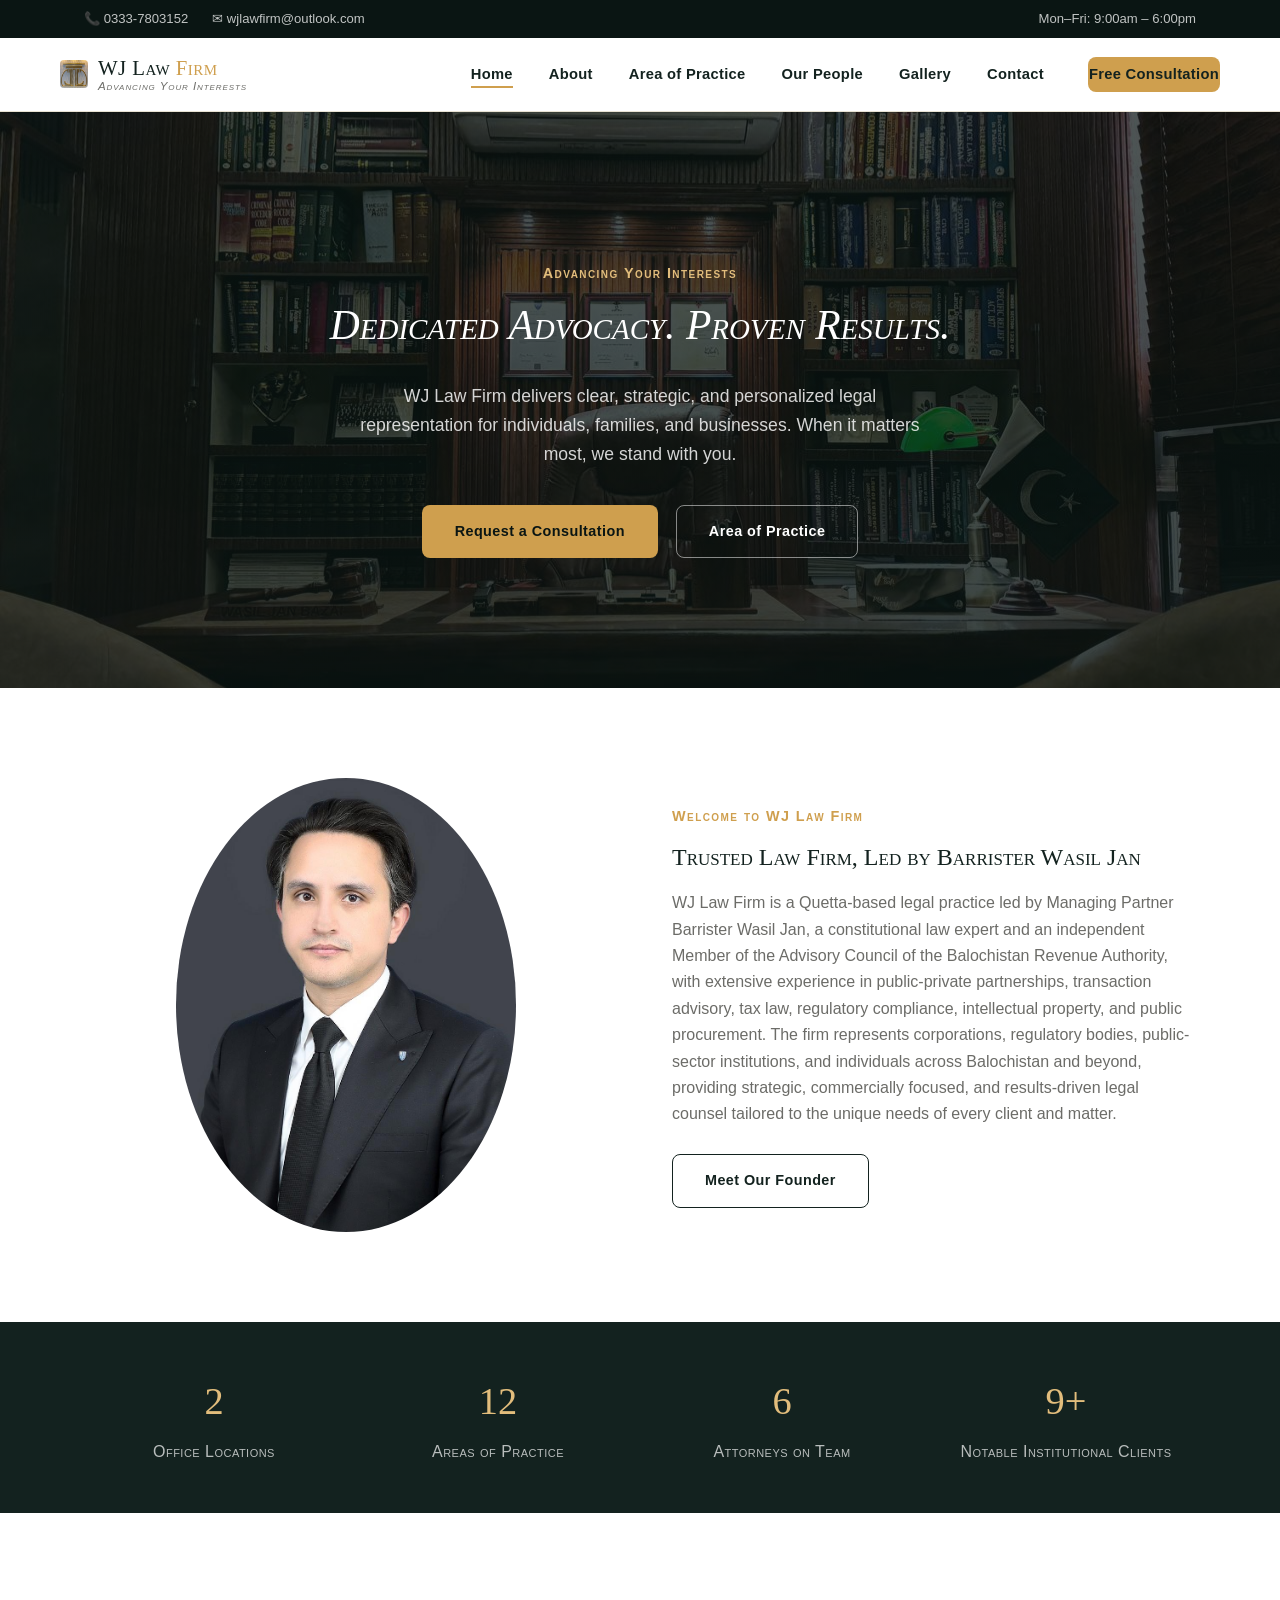
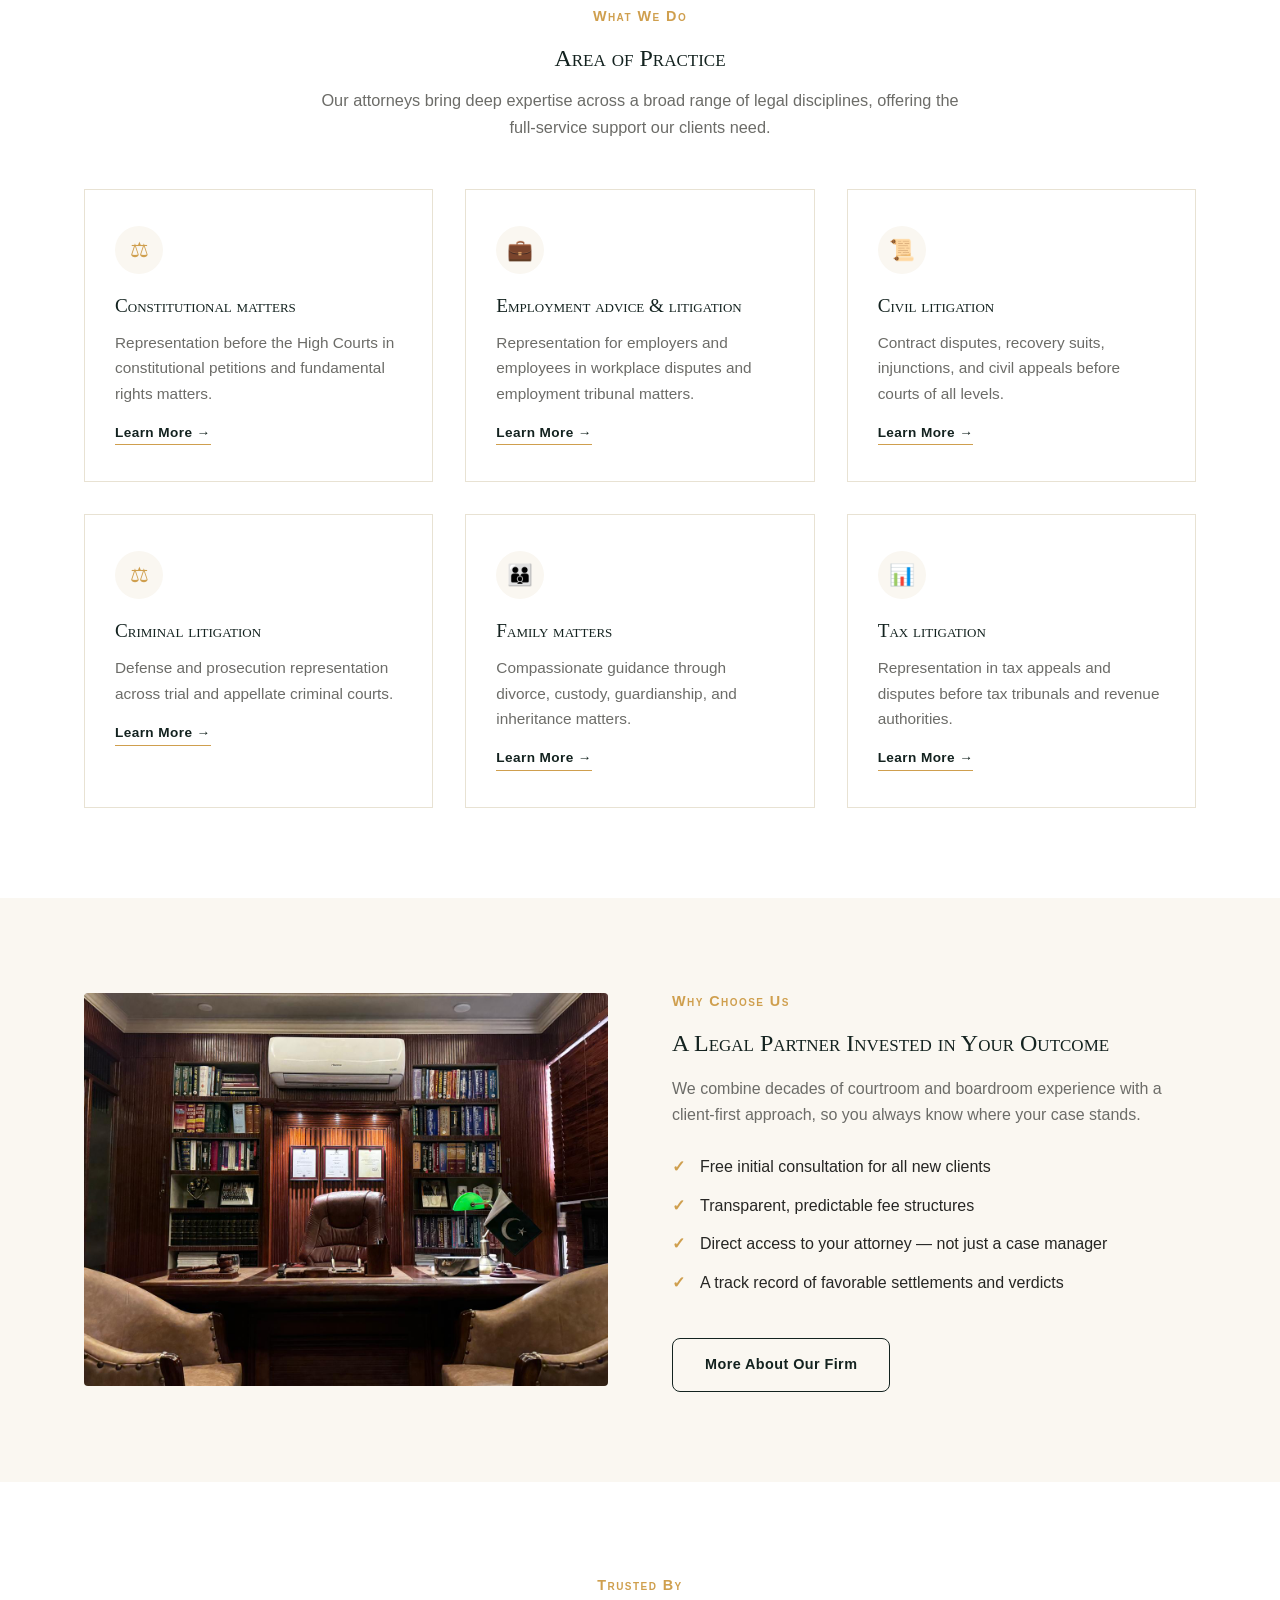
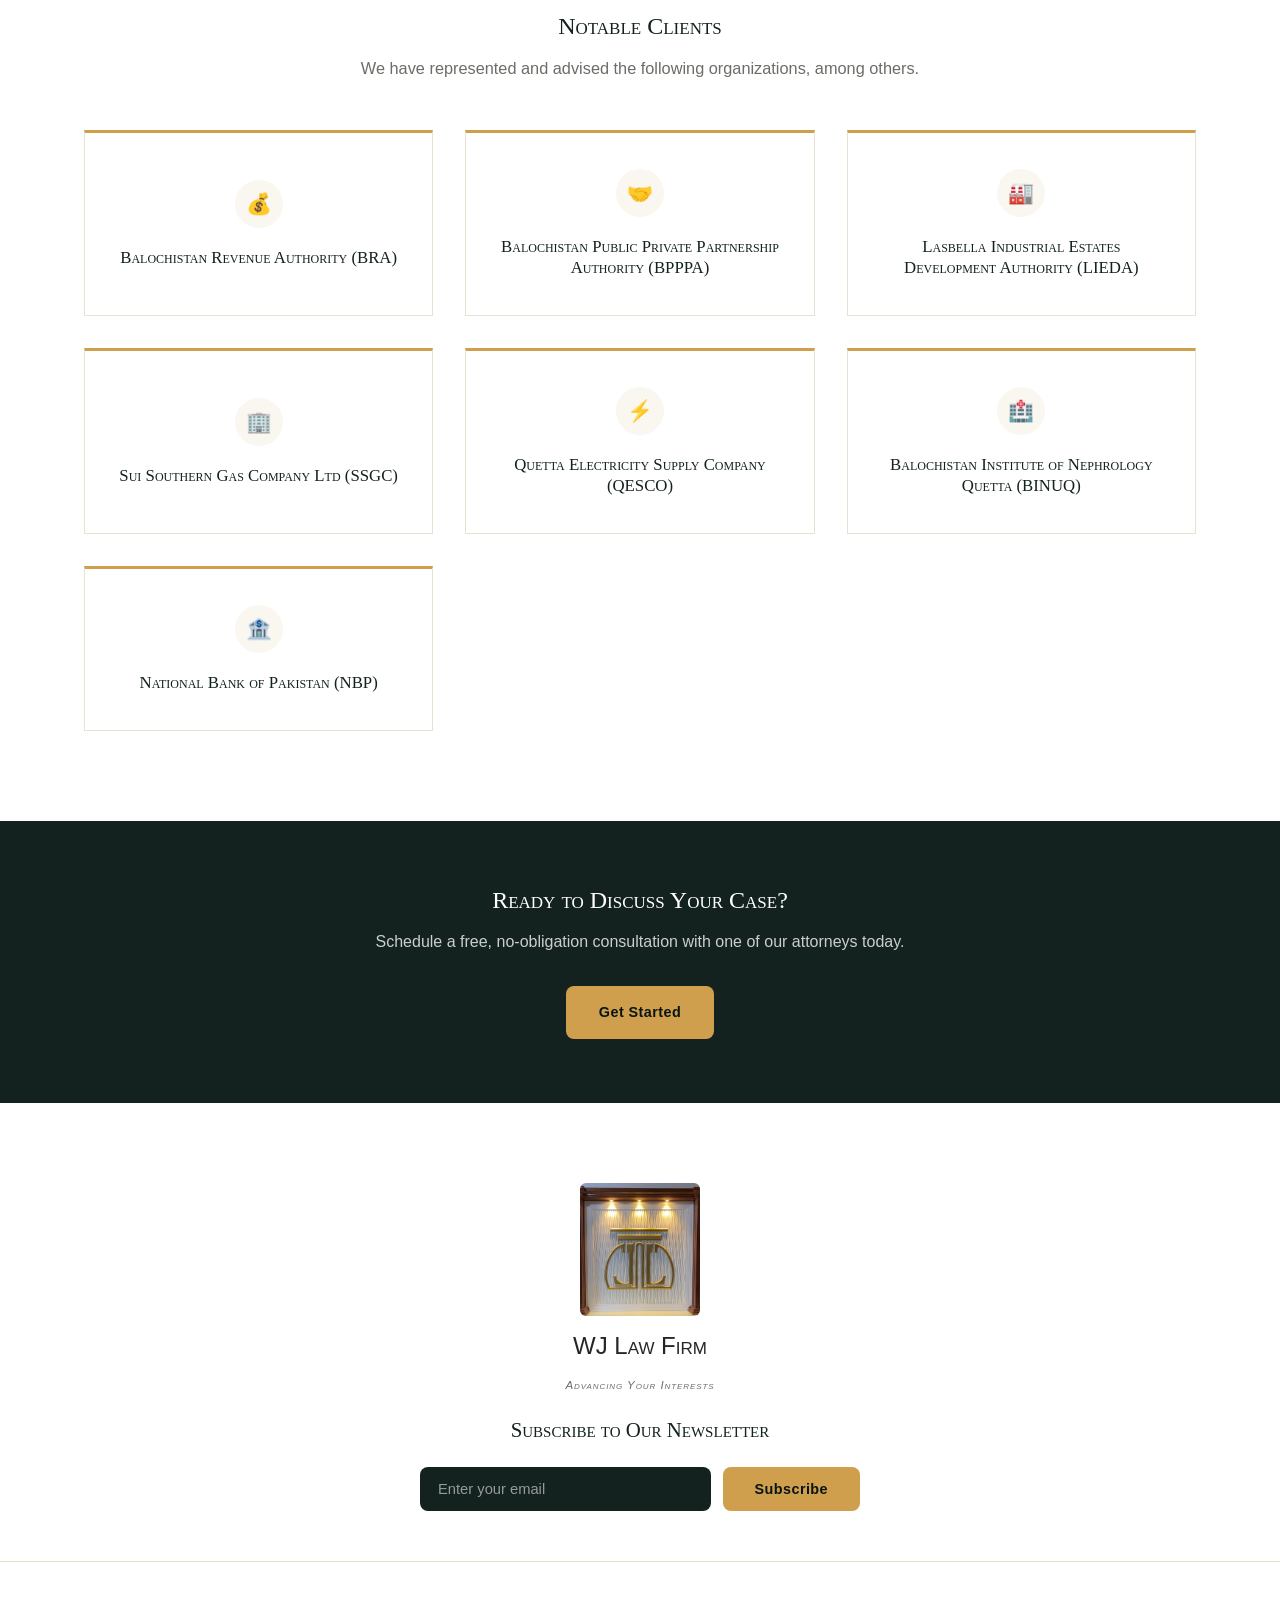
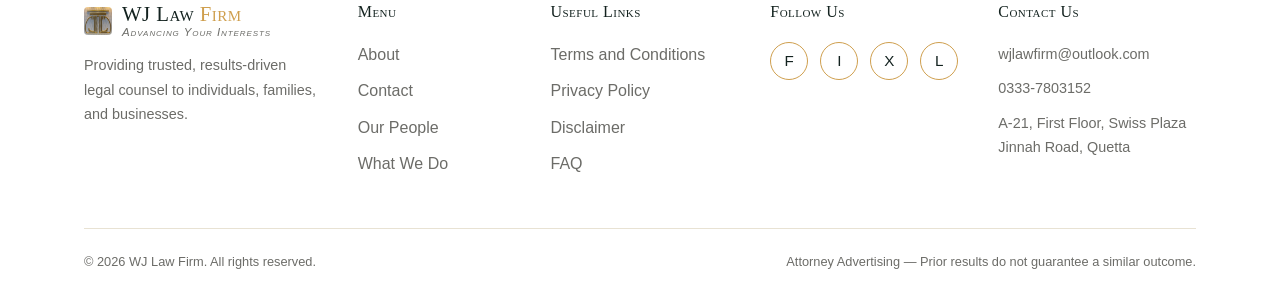
==== commit 1401c782: "Change homepage heading to "Trusted Law Firm" Co-Authored-By: Claude Sonnet 5 <noreply@anthropic.com" ====
--- a/index.html
+++ b/index.html
@@ -56,7 +56,7 @@
     </div>
     <div>
       <span class="eyebrow">Welcome to WJ Law Firm</span>
-      <h2>Trusted Counsel, Led by Barrister Wasil Jan</h2>
+      <h2>Trusted Law Firm, Led by Barrister Wasil Jan</h2>
       <p style="margin: 18px 0 26px; color: var(--color-text-light);">
         WJ Law Firm is a Quetta-based legal practice led by Managing Partner Barrister Wasil Jan,
         a constitutional law expert and an independent Member of the Advisory Council of the
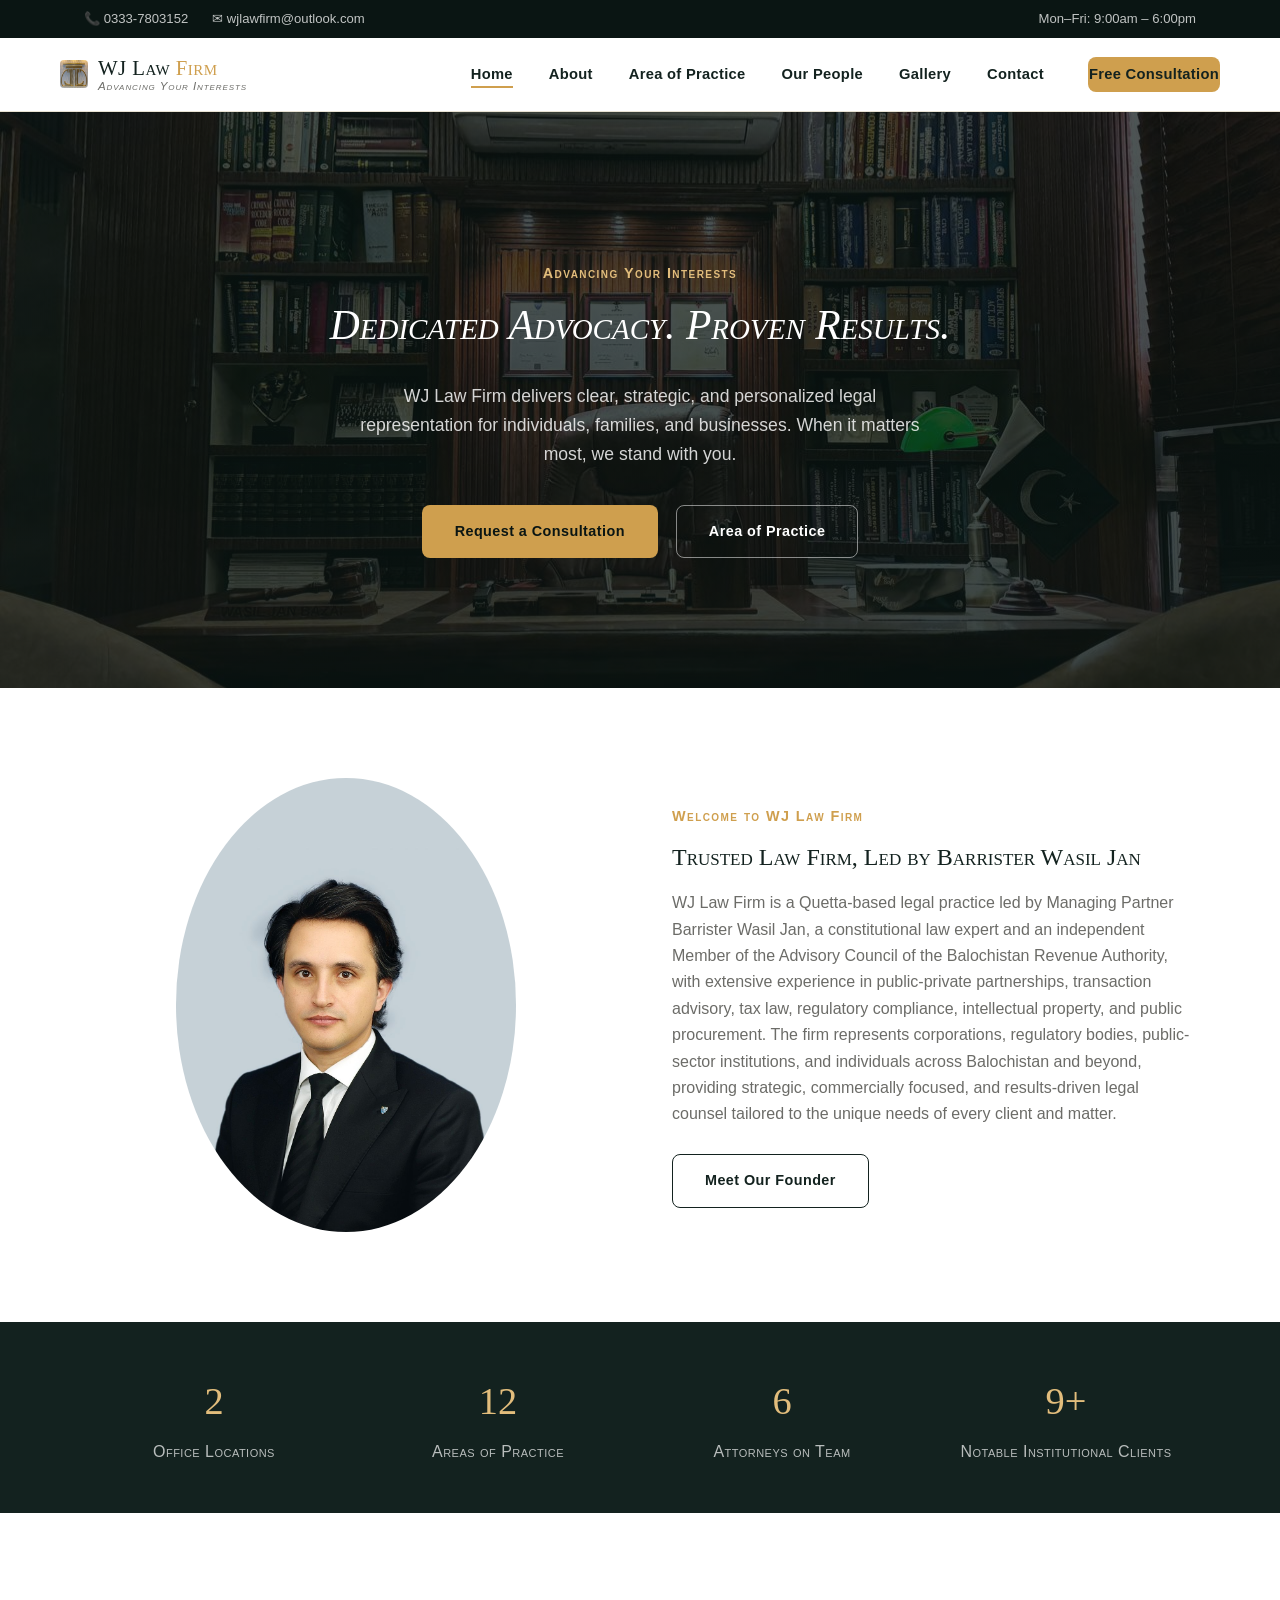
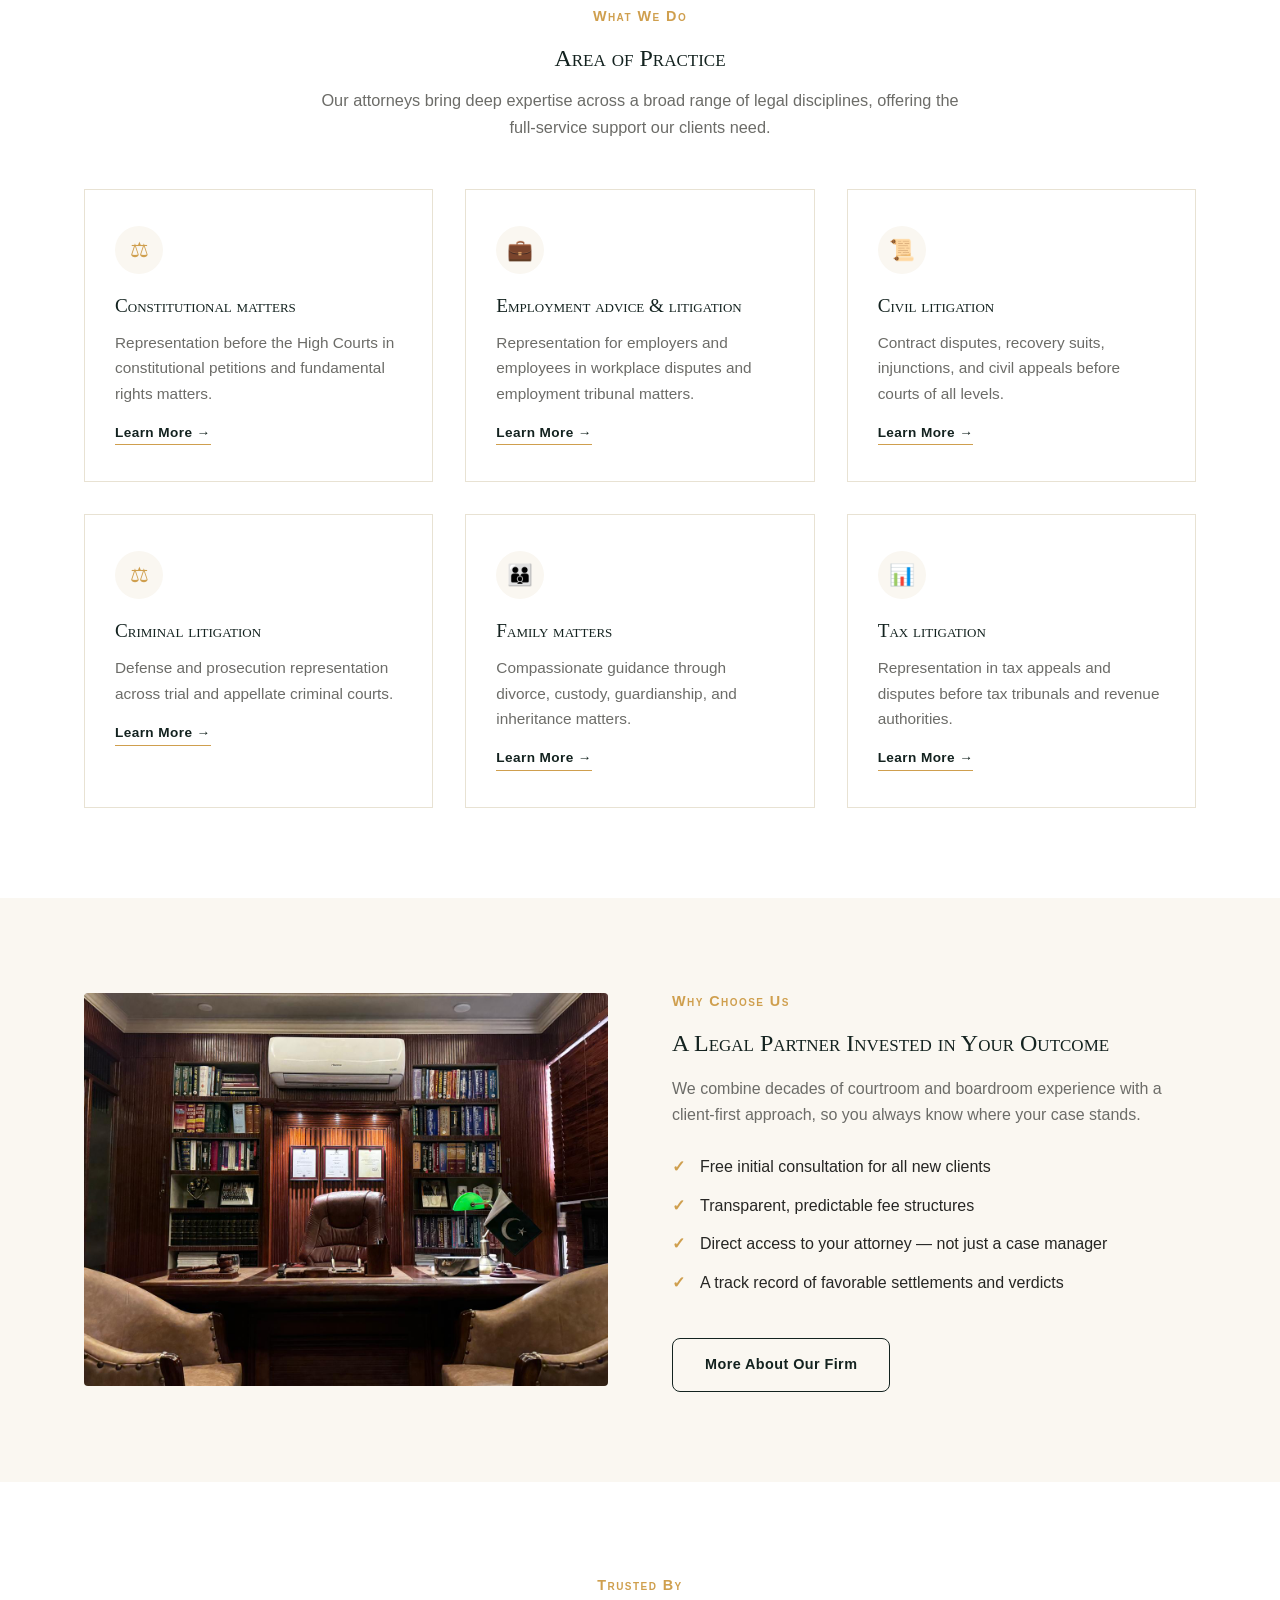
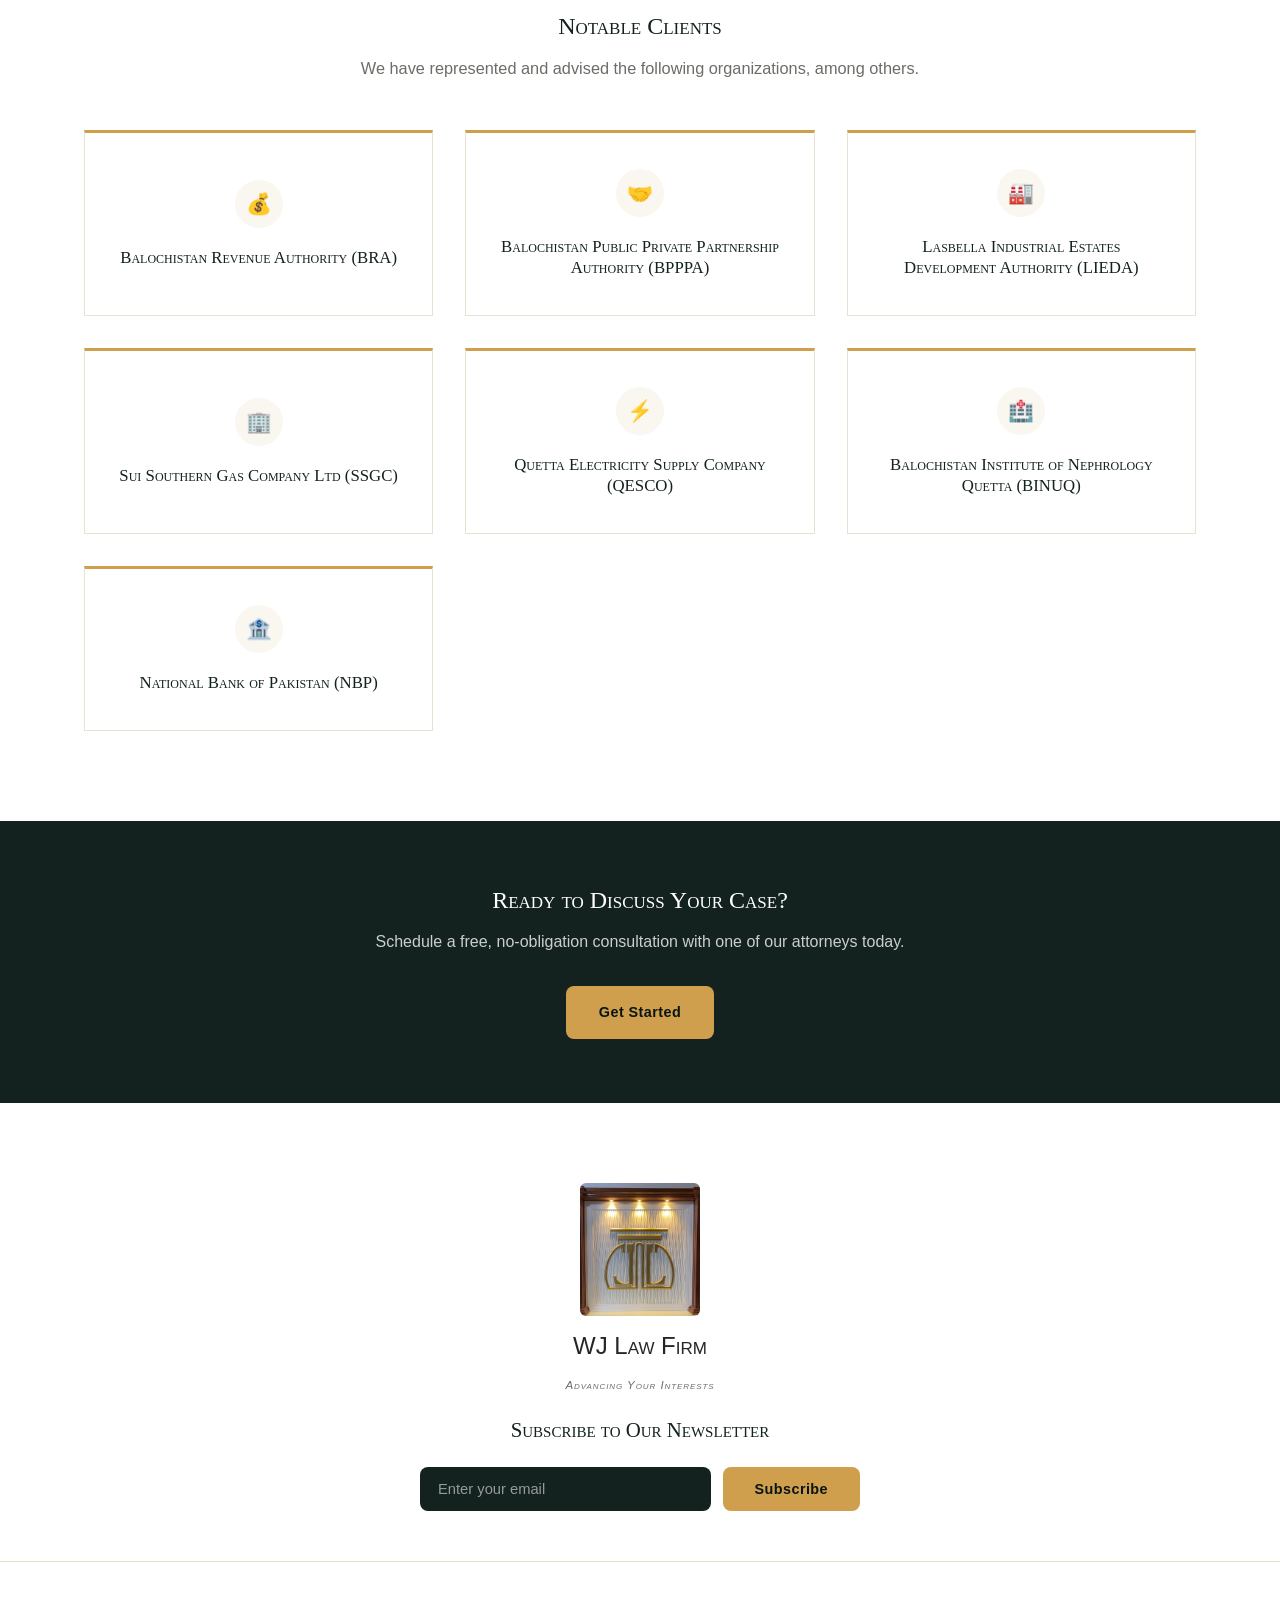
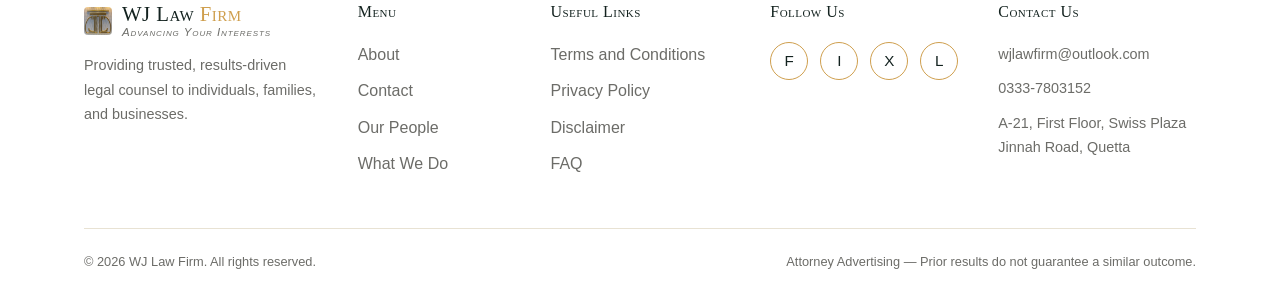
==== commit 74d772c6: "Update homepage oval photo of Barrister Wasil Jan Co-Authored-By: Claude Sonnet 5 <noreply@anthropic" ====
--- a/index.html
+++ b/index.html
@@ -52,7 +52,7 @@
 <section class="section">
   <div class="container split">
     <div>
-      <img src="images/attorney-wasil-jan.jpg" alt="Barrister Wasil Jan" style="max-width:340px;width:100%;aspect-ratio:3/4;object-fit:cover;object-position:top;border-radius:50%;display:block;margin:0 auto;">
+      <img src="images/attorney-wasil-jan-2.jpg" alt="Barrister Wasil Jan" style="max-width:340px;width:100%;aspect-ratio:3/4;object-fit:cover;object-position:top;border-radius:50%;display:block;margin:0 auto;">
     </div>
     <div>
       <span class="eyebrow">Welcome to WJ Law Firm</span>
